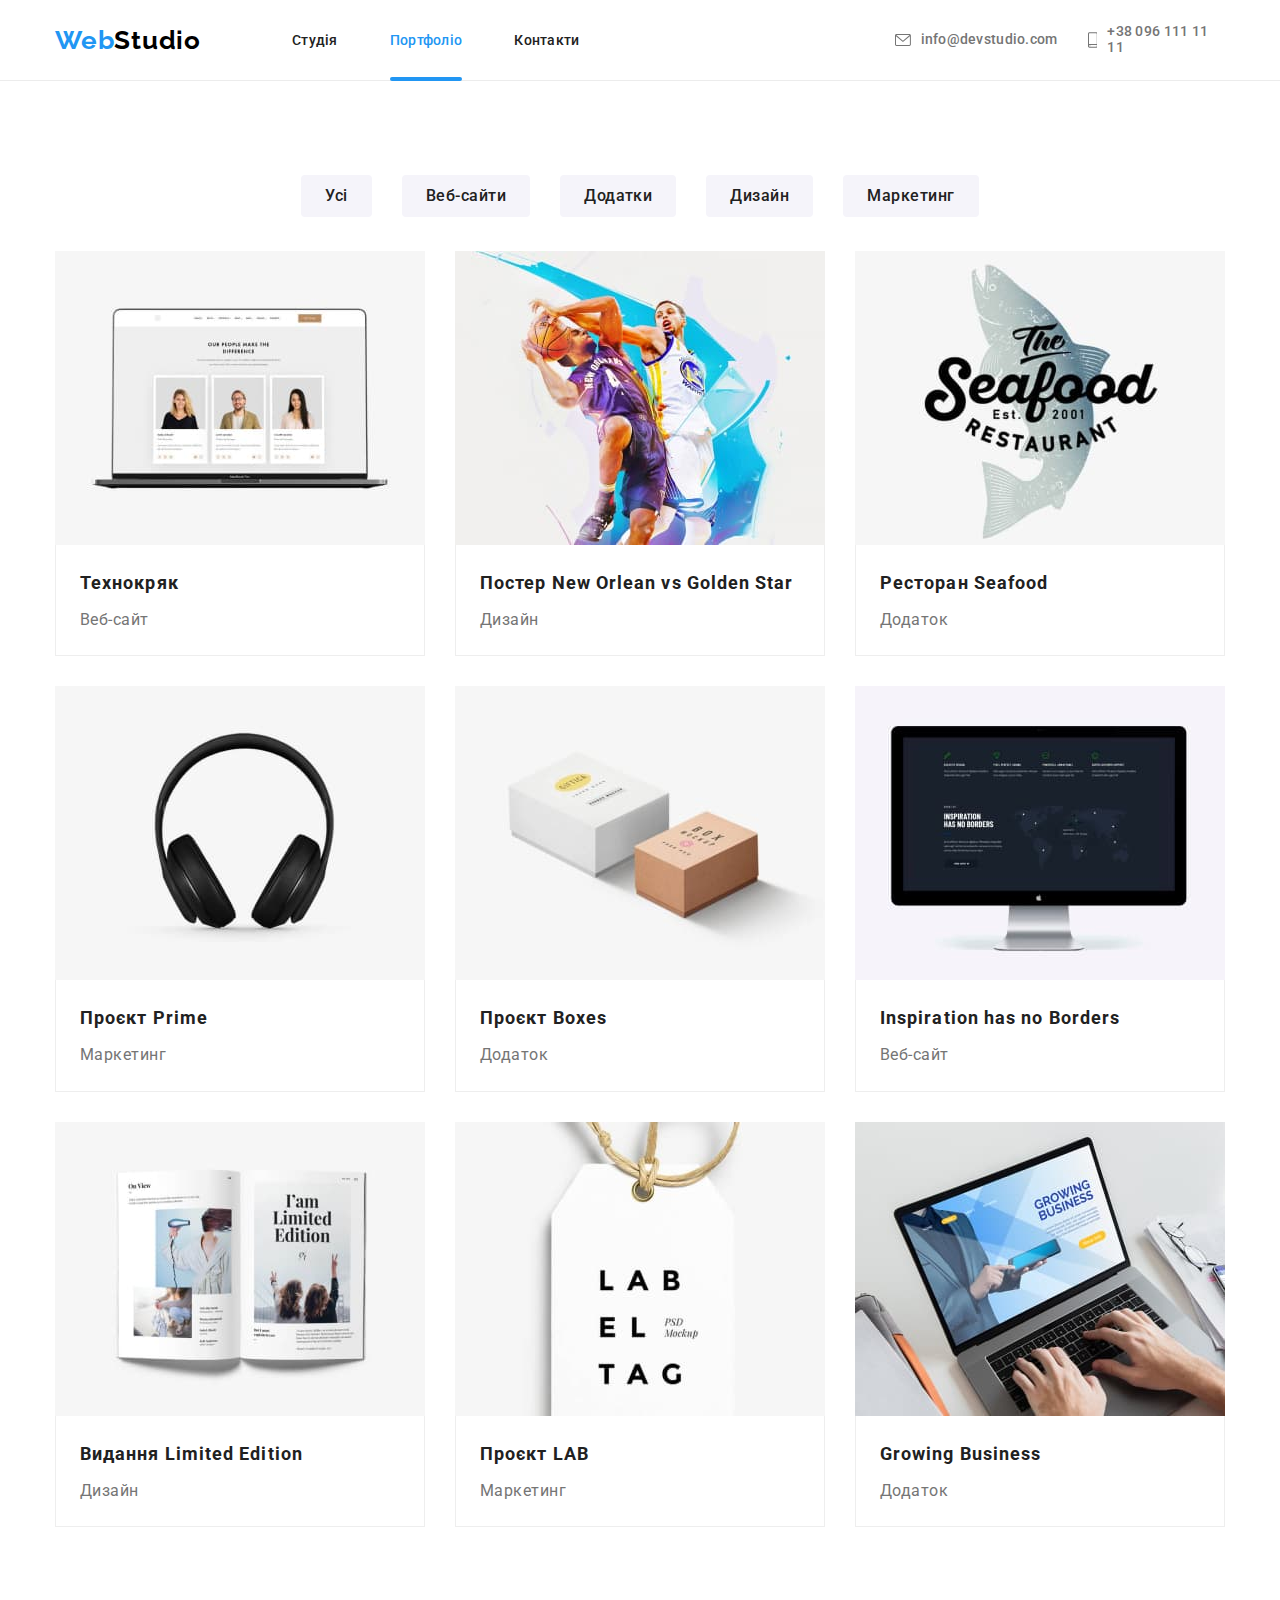
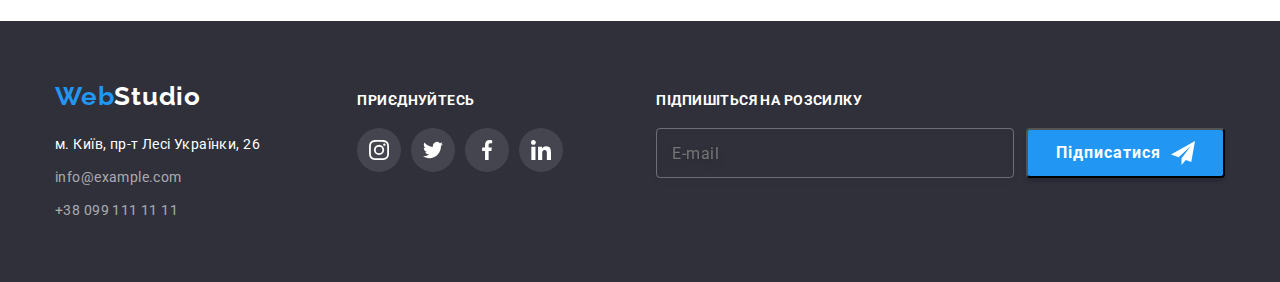
==== portfolio.html @ fb554d21 "hw7" ====
<!DOCTYPE html>
<html lang="uk">
  <meta charset="UTF-8" />
  <meta http-equiv="X-UA-Compatible" content="IE=edge" />
  <meta name="viewport" content="width=device-width, initial-scale=1.0" />

  <link rel="preconnect" href="https://fonts.googleapis.com" />
  <link rel="preconnect" href="https://fonts.gstatic.com" crossorigin />
  <link
    href="https://fonts.googleapis.com/css2?family=Raleway:wght@700&family=Roboto:wght@400;500;700;900&display=swap"
    rel="stylesheet"
  />

  <link
    rel="stylesheet"
    href="https://cdnjs.cloudflare.com/ajax/libs/modern-normalize/1.1.0/modern-normalize.min.css"
  />

  <link rel="stylesheet" href="./css/main.min.css" />

  <title>Web Studio</title>
  <body>
    <header class="header">
      <div class="conteiner">
        <a href="./index.html" class="header__logo link"
          ><span class="logo--web">Web</span>Studio</a
        >
        <nav class="nav">
          <ul class="nav__list">
            <li class="nav__item">
              <a href="./index.html" class="nav__link link">Студія</a>
            </li>
            <li class="nav__item">
              <a href="./portfolio.html" class="nav__link link current">Портфоліо</a>
            </li>
            <li class="nav__item"><a href="link" class="nav__link link">Контакти</a></li>
          </ul>
        </nav>
        <ul class="header-contacts__list">
          <li class="header-contacts__ietm">
            <a href="mailto:info@devstudio.com" class="header-contacts__link link">
              <svg class="header-contacts__icon" width="16" height="12">
                <use href="./img/svg/symbol-defs.svg#icon-mail"></use>
              </svg>
              info@devstudio.com</a
            >
          </li>
          <li class="header-contacts__ietm">
            <a href="tel:+380961111111" class="header-contacts__link link">
              <svg class="header-contacts__icon" width="10" height="16">
                <use href="./img/svg/symbol-defs.svg#icon-smartphone"></use>
              </svg>
              +38 096 111 11 11</a
            >
          </li>
        </ul>
      </div>
    </header>
    <main class="section">
      <div class="conteiner">
        <h1 class="visually-hidden">My projects</h1>
        <ul class="portfolio-btn__list">
          <li class="portfolio-btn__item">
            <button type="button" class="button cursor">Усі</button>
          </li>
          <li class="portfolio-btn__item">
            <button type="button" class="button cursor">Веб-сайти</button>
          </li>
          <li class="portfolio-btn__item">
            <button type="button" class="button cursor">Додатки</button>
          </li>
          <li class="portfolio-btn__item">
            <button type="button" class="button" cursor>Дизайн</button>
          </li>
          <li class="portfolio-btn__item">
            <button type="button" class="button cursor">Маркетинг</button>
          </li>
        </ul>
        <ul class="project__list">
          <li class="project__item">
            <a href="" class="card__link link">
              <div class="card__describe">
                <img
                  src="./img/portfolio/img-portfolio-1.jpg"
                  alt="basketball poster"
                  class="card__img"
                  width="370"
                />
                <p class="card__text">
                  Ресурс пропонує комплексні пропозиції з різним рівнем функціоналу та сервісів. Все
                  це дозволить відвідувачу отримати вичерпні відомості про компанію чи приватну
                  особу.
                </p>
              </div>
              <div class="card__bottom">
                <h2 class="card__name">Технокряк</h2>
                <p class="card__technology">Веб-сайт</p>
              </div>
            </a>
          </li>
          <li class="project__item">
            <a href="" class="card__link link">
              <div class="card__describe">
                <img
                  src="./img/portfolio/img-portfolio-2.jpg"
                  alt="basketball poster"
                  class="card__img"
                  width="370"
                />
                <p class="card__text">
                  Ресурс пропонує комплексні пропозиції з різним рівнем функціоналу та сервісів. Все
                  це дозволить відвідувачу отримати вичерпні відомості про компанію чи приватну
                  особу.
                </p>
              </div>
              <div class="card__bottom">
                <h2 class="card__name">Постер New Orlean vs Golden Star</h2>
                <p class="card__technology">Дизайн</p>
              </div>
            </a>
          </li>
          <li class="project__item">
            <a href="" class="card__link link">
              <div class="card__describe">
                <img
                  src="./img/portfolio/img-portfolio-3.jpg"
                  alt="basketball poster"
                  class="card__img"
                  width="370"
                />
                <p class="card__text">
                  Ресурс пропонує комплексні пропозиції з різним рівнем функціоналу та сервісів. Все
                  це дозволить відвідувачу отримати вичерпні відомості про компанію чи приватну
                  особу.
                </p>
              </div>
              <div class="card__bottom">
                <h2 class="card__name">Ресторан Seafood</h2>
                <p class="card__technology">Додаток</p>
              </div>
            </a>
          </li>
          <li class="project__item">
            <a href="" class="card__link link">
              <div class="card__describe">
                <img
                  src="./img/portfolio/img-portfolio-4.jpg"
                  alt="basketball poster"
                  class="card__img"
                  width="370"
                />
                <p class="card__text">
                  Ресурс пропонує комплексні пропозиції з різним рівнем функціоналу та сервісів. Все
                  це дозволить відвідувачу отримати вичерпні відомості про компанію чи приватну
                  особу.
                </p>
              </div>
              <div class="card__bottom">
                <h2 class="card__name">Проєкт Prime</h2>
                <p class="card__technology">Маркетинг</p>
              </div>
            </a>
          </li>
          <li class="project__item">
            <a href="" class="card__link link">
              <div class="card__describe">
                <img
                  src="./img/portfolio/img-portfolio-5.jpg"
                  alt="basketball poster"
                  class="card__img"
                  width="370"
                />
                <p class="card__text">
                  Ресурс пропонує комплексні пропозиції з різним рівнем функціоналу та сервісів. Все
                  це дозволить відвідувачу отримати вичерпні відомості про компанію чи приватну
                  особу.
                </p>
              </div>
              <div class="card__bottom">
                <h2 class="card__name">Проєкт Boxes</h2>
                <p class="card__technology">Додаток</p>
              </div>
            </a>
          </li>
          <li class="project__item">
            <a href="" class="card__link link">
              <div class="card__describe">
                <img
                  src="./img/portfolio/img-portfolio-6.jpg"
                  alt="basketball poster"
                  class="card__img"
                  width="370"
                />
                <p class="card__text">
                  Ресурс пропонує комплексні пропозиції з різним рівнем функціоналу та сервісів. Все
                  це дозволить відвідувачу отримати вичерпні відомості про компанію чи приватну
                  особу.
                </p>
              </div>
              <div class="card__bottom">
                <h2 class="card__name">Inspiration has no Borders</h2>
                <p class="card__technology">Веб-сайт</p>
              </div>
            </a>
          </li>
          <li class="project__item">
            <a href="" class="card__link link">
              <div class="card__describe">
                <img
                  src="./img/portfolio/img-portfolio-7.jpg"
                  alt="basketball poster"
                  class="card__img"
                  width="370"
                />
                <p class="card__text">
                  Ресурс пропонує комплексні пропозиції з різним рівнем функціоналу та сервісів. Все
                  це дозволить відвідувачу отримати вичерпні відомості про компанію чи приватну
                  особу.
                </p>
              </div>
              <div class="card__bottom">
                <h2 class="card__name">Видання Limited Edition</h2>
                <p class="card__technology">Дизайн</p>
              </div>
            </a>
          </li>
          <li class="project__item">
            <a href="" class="card__link link">
              <div class="card__describe">
                <img
                  src="./img/portfolio/img-portfolio-8.jpg"
                  alt="basketball poster"
                  class="card__img"
                  width="370"
                />
                <p class="card__text">
                  Ресурс пропонує комплексні пропозиції з різним рівнем функціоналу та сервісів. Все
                  це дозволить відвідувачу отримати вичерпні відомості про компанію чи приватну
                  особу.
                </p>
              </div>
              <div class="card__bottom">
                <h2 class="card__name">Проєкт LAB</h2>
                <p class="card__technology">Маркетинг</p>
              </div>
            </a>
          </li>
          <li class="project__item">
            <a href="" class="card__link link">
              <div class="card__describe">
                <img
                  src="./img/portfolio/img-portfolio-9.jpg"
                  alt="basketball poster"
                  class="card__img"
                  width="370"
                />
                <p class="card__text">
                  Ресурс пропонує комплексні пропозиції з різним рівнем функціоналу та сервісів. Все
                  це дозволить відвідувачу отримати вичерпні відомості про компанію чи приватну
                  особу.
                </p>
              </div>
              <div class="card__bottom">
                <h2 class="card__name">Growing Business</h2>
                <p class="card__technology">Додаток</p>
              </div>
            </a>
          </li>
        </ul>
      </div>
    </main>

    <footer class="footer">
      <div class="conteiner footer-conteiner">
        <div class="footer-contacts">
          <a href="index.html" class="footer__logo link"
            ><span class="logo--web">Web</span>Studio
          </a>
          <address class="address">
            <ul class="addres__list">
              <li class="addres__item">
                <a
                  href="https://goo.gl/maps/8pk922sbXH1BQYxR7"
                  target="_blank"
                  rel="noopener noreferrer nofollow"
                  class="footer__link footer__link--location link"
                  >м. Київ, пр-т Лесі Українки, 26</a
                >
              </li>
              <li class="addres__item">
                <a href="mailto:info@example.com" class="footer__link link">info@example.com</a>
              </li>
              <li class="addres__item">
                <a href="tel:+380991111111" class="footer__link link">+38 099 111 11 11</a>
              </li>
            </ul>
          </address>
        </div>
        <div class="footer-icon">
          <p class="footer-icon__text">Приєднуйтесь</p>
          <ul class="footer-icon__list">
            <li class="footer-icon__item">
              <a
                href="https://www.instagram.com/"
                target="_blank"
                rel="noopener noreferrer nofollow"
                class="footer-icon__link"
              >
                <svg class="footer-icon__social" width="20" height="20">
                  <use href="./img/svg/symbol-defs.svg#icon-instagram"></use>
                </svg>
              </a>
            </li>
            <li class="footer-icon__item">
              <a
                href="https://www.twitter.com/"
                target="_blank"
                rel="noopener noreferrer nofollow"
                class="footer-icon__link"
              >
                <svg class="footer-icon__social" width="20" height="20">
                  <use href="./img/svg/symbol-defs.svg#icon-twitter"></use>
                </svg>
              </a>
            </li>
            <li class="footer-icon__item">
              <a
                href="https://www.facebook.com/"
                target="_blank"
                rel="noopener noreferrer nofollow"
                class="footer-icon__link"
              >
                <svg class="footer-icon__social" width="20" height="20">
                  <use href="./img/svg/symbol-defs.svg#icon-facebook"></use>
                </svg>
              </a>
            </li>
            <li class="footer-icon__item">
              <a
                href="https://www.linkedin.com/"
                target="_blank"
                rel="noopener noreferrer nofollow"
                class="footer-icon__link"
              >
                <svg class="footer-icon__social" width="20" height="20">
                  <use href="./img/svg/symbol-defs.svg#icon-linkedin"></use>
                </svg>
              </a>
            </li>
          </ul>
        </div>

        <form class="footer-form">
          <label class="footer-form__label">
            <p class="footer-form__tile">Підпишіться на розсилку</p>
            <input
              type="email"
              name="subscribe"
              class="footer-form__input"
              placeholder="E-mail"
              required
            />
          </label>

          <button type="submit" class="footer-form__button cursor">
            Підписатися
            <svg class="footer-form__icon" width="24" height="24">
              <use href="./img/svg/symbol-defs.svg#icon-send"></use>
            </svg>
          </button>
        </form>
      </div>
    </footer>
  </body>
</html>
---- css/main.min.css ----
body{font-family:"Roboto",sans-serif;color:#212121;background-color:#fff}h1,h2,h3,p,ul{margin:0}ul{padding:0;list-style:none}img{display:block;max-width:100%;height:auto}.link{text-decoration:none}.conteiner{width:1200px;padding-left:15px;padding-right:15px;margin:0 auto}.section{padding-top:94px;padding-bottom:94px}.visually-hidden{position:absolute;width:1px;height:1px;margin:-1px;border:0;padding:0;white-space:nowrap;-webkit-clip-path:inset(100%);clip-path:inset(100%);clip:rect(0 0 0 0);overflow:hidden}.title{font-size:36px;line-height:42px;text-align:center;letter-spacing:.03em;margin-bottom:50px;color:#212121}.cursor{cursor:pointer}.footer__logo,.header__logo{font-family:"Raleway";font-weight:700;font-size:26px;line-height:1.1923076923;letter-spacing:.03em}.header__logo{color:#000}.footer__logo{color:#fff}.logo--web{color:#2196f3}.header{border-bottom:1px solid #ececec}.header .conteiner{display:flex;align-items:center}.nav{margin-left:91px;margin-right:315px}.nav__list{display:flex;align-items:center}.nav__item:not(:first-child){margin-left:52px}.nav__link{position:relative;display:block;padding-top:32px;padding-bottom:32px;font-weight:500;font-size:14px;line-height:1.1428571429;letter-spacing:.02em;color:#212121;transition:color 250ms cubic-bezier(0.4, 0, 0.2, 1)}.nav__link:hover,.nav__link:focus{color:#2196f3}.current{color:#2196f3}.current::after{content:"";position:absolute;display:block;width:100%;height:4px;background:#2196f3;border-radius:2px;left:0;bottom:-1px}.header-contacts__list{display:flex;align-items:center}.header-contacts__icon{fill:#757575;margin-right:10px;transition:fill 250ms cubic-bezier(0.4, 0, 0.2, 1)}.header-contacts__link{display:flex;align-items:center;font-weight:500;font-size:14px;line-height:1.14;letter-spacing:.02em;color:#757575;transition:color 250ms cubic-bezier(0.4, 0, 0.2, 1)}.header-contacts__link:hover,.header-contacts__link:focus{color:#2196f3}.header-contacts__link:hover .header-contacts__icon,.header-contacts__link:focus .header-contacts__icon{fill:#2196f3}.header-contacts__ietm:not(:last-child){margin-right:30px}.hero{max-width:1600px;margin-left:auto;margin-right:auto;background-image:linear-gradient(to right, rgba(47, 48, 58, 0.4), rgba(47, 48, 58, 0.4)),url(../../img/hero.jpg);background-position:center;background-size:cover;background-repeat:no-repeat;padding-top:200px;padding-bottom:200px;background-color:#2f303a;text-align:center}.hero__title{font-weight:900;font-size:44px;line-height:1.3636363636;width:700px;margin:0 auto;letter-spacing:.06em;text-transform:uppercase;color:#fff}.hero__btn{font-weight:700;font-size:16px;line-height:1.875;letter-spacing:.06em;margin-top:30px;padding:10px 32px;background-color:#2196f3;box-shadow:0px 4px 4px rgba(0,0,0,.15);border-radius:4px;border:rgba(0,0,0,0);color:#fff;transition:background-color 250ms cubic-bezier(0.4, 0, 0.2, 1)}.hero__btn:hover{background-color:#188ce8;box-shadow:0px 4px 4px rgba(0,0,0,.15);border-radius:4px}.features_list{display:flex;gap:30px}.features__icon{width:270px}.features__icon--background{display:flex;align-items:center;justify-content:center;background-color:#f5f4fa;border-radius:4px;height:120px;margin-bottom:30px}.features__title{font-size:14px;line-height:1.1428571429;letter-spacing:.03em;margin-bottom:10px}.features__text{font-size:14px;line-height:1.7142857143;letter-spacing:.03em;color:#757575}.work{padding-top:0}.work__list{display:flex;gap:30px}.work__item{position:relative}.work__text{position:absolute;bottom:0;left:0;display:flex;align-items:center;justify-content:center;background:rgba(47,48,58,.8);width:100%;height:70px;font-weight:700;font-size:14px;line-height:1.1428571429;letter-spacing:.03em;text-transform:uppercase;color:#fff}.team{background-color:#f5f4fa}.team__list{display:flex;gap:30px}.team__item{box-shadow:0px 1px 3px rgba(0,0,0,.12),0px 1px 1px rgba(0,0,0,.14),0px 2px 1px rgba(0,0,0,.2);border-radius:0px 0px 4px 4px;background-color:#fff}.team__describe{padding-top:30px;padding-bottom:30px;display:flex;flex-direction:column;align-items:center}.team__name{font-weight:500;font-size:16px;line-height:1.1875;letter-spacing:.03em;color:#212121}.team__positon{font-size:16px;line-height:1.1875;text-align:center;letter-spacing:.03em;color:#757575}.team-icon__list{display:flex;gap:10px;margin-top:16px}.team-icon__link{width:44px;height:44px;display:flex;align-items:center;justify-content:center;border-radius:50px;transition:background-color 250ms cubic-bezier(0.4, 0, 0.2, 1)}.team-icon__link:hover,.team-icon__link:focus{background-color:#2196f3}.team-icon__link:hover .team-icon__social,.team-icon__link:focus .team-icon__social{fill:#fff}.team-icon__social{fill:#afb1b8;transition:fill 250ms cubic-bezier(0.4, 0, 0.2, 1)}.clients__list{display:flex;gap:30px}.clients__link{display:flex;align-items:center;justify-content:center;width:170px;height:92px;border:1px solid #afb1b8;border-radius:4px;transition:border 250ms cubic-bezier(0.4, 0, 0.2, 1)}.clients__link:hover,.clients__link:focus{border:1px solid #2196f3}.clients__link:hover .client__icon,.clients__link:focus .client__icon{fill:#2196f3}.client__icon{fill:#afb1b8;transition:fill 250ms cubic-bezier(0.4, 0, 0.2, 1)}.portfolio-btn__list{display:flex;align-items:center;justify-content:center;gap:30px;margin-bottom:34px}.button{font-weight:500;font-size:16px;line-height:1.625;letter-spacing:.03em;color:#212121;padding:6px 22px;background-color:#f5f4fa;border-radius:4px;border-color:rgba(0,0,0,0);transition:background-color 250ms cubic-bezier(0.4, 0, 0.2, 1),color 250ms cubic-bezier(0.4, 0, 0.2, 1),box-shadow 250ms cubic-bezier(0.4, 0, 0.2, 1)}.button:hover,.button:focus{background-color:#2196f3;color:#fff;box-shadow:0px 3px 1px rgba(0,0,0,.1),0px 1px 2px rgba(0,0,0,.08),0px 2px 2px rgba(0,0,0,.12);border-radius:4px}.project__list{display:flex;flex-wrap:wrap;gap:30px}.project__item{width:370px}.card__link{display:block;transition:box-shadow 250ms cubic-bezier(0.4, 0, 0.2, 1)}.card__link:hover,.card__link:focus{box-shadow:0px 1px 1px rgba(0,0,0,.12),0px 4px 4px rgba(0,0,0,.06),1px 4px 6px rgba(0,0,0,.16)}.card__link:hover .card__text,.card__link:focus .card__text{transform:translateY(0)}.card__describe{position:relative;overflow:hidden}.card__text{position:absolute;bottom:0;left:0;display:flex;align-items:center;padding-right:24px;padding-left:24px;font-weight:400;font-size:18px;line-height:1.5555555556;letter-spacing:.03em;color:#fff;background:rgba(33,150,243,.9);height:100%;transform:translateY(101%);transition:transform 250ms cubic-bezier(0.4, 0, 0.2, 1)}.card__bottom{border-bottom:1px solid #eee;border-left:1px solid #eee;border-right:1px solid #eee;padding:20px 24px}.card__name{color:#212121;font-size:18px;line-height:2;letter-spacing:.06em}.card__technology{margin-top:4px;font-size:16px;line-height:1.9;letter-spacing:.03em;color:#757575}.backdrop{position:fixed;top:0;left:0;width:100%;height:100%;background-color:rgba(0,0,0,.2);opacity:1;transition:opacity 250ms cubic-bezier(0.4, 0, 0.2, 1),visibility 250ms cubic-bezier(0.4, 0, 0.2, 1)}.backdrop.is-hidden{visibility:hidden;opacity:0;pointer-events:none}.backdrop.is-hidden .modal{transform:translate(-50%, -50%) scale(1.2)}.modal{position:absolute;top:50%;left:50%;width:528px;height:581px;background:#fff;box-shadow:0px 1px 3px rgba(0,0,0,.12),0px 1px 1px rgba(0,0,0,.14),0px 2px 1px rgba(0,0,0,.2);border-radius:4px;transform:translate(-50%, -50%) scale(1);transition:transform 250ms cubic-bezier(0.4, 0, 0.2, 1)}.modal-form{padding:40px}.modal-form__title{font-size:20px;line-height:1.15;text-align:center;letter-spacing:.03em;margin-bottom:12px}.modal-form__label{position:relative;display:flex;flex-direction:column;font-weight:400;font-size:12px;line-height:1.1666666667;letter-spacing:.01em;color:#757575}.modal-form__input{margin-top:4px;margin-bottom:10px;height:40px;border:1px solid rgba(33,33,33,.2);border-radius:4px;padding:12px 42px;outline:none;transition:border-color 250ms cubic-bezier(0.4, 0, 0.2, 1)}.modal-form__input:focus{border-color:#2196f3}.modal-form__icon{position:absolute;left:12px;top:50%;transform:translateY(-20%);transition:fill 250ms cubic-bezier(0.4, 0, 0.2, 1)}.modal-form__input:focus+.modal-form__icon{fill:#2196f3}.modal-form__comment{height:120px;border:1px solid rgba(33,33,33,.2);border-radius:4px;margin-top:4px;padding:12px 16px;resize:none;outline:none;transition:border-color 250ms cubic-bezier(0.4, 0, 0.2, 1)}.modal-form__comment:focus{border-color:#2196f3}.modal-form__label--checkbox{display:flex;justify-content:center;align-items:center;font-weight:400;font-size:14px;line-height:1.7142857143;letter-spacing:.03em;color:#757575;margin-top:20px}.modal-form__span--checkbox-icon{display:flex;align-items:center;width:16px;height:15px;margin-right:9px;border:2px solid #212121;border-radius:2px;transition:background-color 250ms cubic-bezier(0.4, 0, 0.2, 1)}.modal-form__input--checkbox:checked+.modal-form__span--checkbox-icon{border-color:rgba(0,0,0,0);background-color:#2196f3}.modal-form__input--checkbox:focus+.modal-form__span--checkbox-icon{border-color:#2196f3}.modal-form__link--checkbox{margin-left:5px;color:#2196f3}.modal-form__button{display:block;margin:0 auto;margin-top:40px;padding:10px 52px;background:#2196f3;box-shadow:0px 4px 4px rgba(0,0,0,.15);border:rgba(0,0,0,0);border-radius:4px;font-weight:700;font-size:16px;line-height:1.875;letter-spacing:.06em;color:#fff;cursor:pointer;transition:box-shadow 250ms cubic-bezier(0.4, 0, 0.2, 1),background-color 250ms cubic-bezier(0.4, 0, 0.2, 1)}.modal-form__button:hover,.modal-form__button:focus{background-color:#188ce8;box-shadow:0px 4px 4px rgba(0,0,0,.15);border-radius:4px}.modal__button--close{position:absolute;display:flex;justify-content:center;align-items:center;top:8px;right:8px;width:30px;height:30px;background:#fff;border:1px solid rgba(0,0,0,.1);border-radius:50%;padding:0}.footer{background-color:#2f303a}.footer-conteiner{display:flex;align-items:baseline;padding-top:60px;padding-bottom:60px}address{font-style:normal}.footer-contacts{margin-right:70px}.address{margin-top:20px}.addres__item:not(:last-child){margin-bottom:9px}.footer__link{font-weight:400;font-size:14px;line-height:1.7142857143;letter-spacing:.03em;color:rgba(255,255,255,.6);transition:color 250ms cubic-bezier(0.4, 0, 0.2, 1)}.footer__link:hover,.footer__link:focus{color:#2196f3}.footer__link--location{color:#fff}.footer-contacts{flex-grow:1}.footer-icon__text{font-weight:700;font-size:14px;line-height:1.1428571429;letter-spacing:.03em;text-transform:uppercase;color:#fff;margin-bottom:20px}.footer-icon__list{display:flex;align-items:center;gap:10px}.footer-icon__social{fill:#fff}.footer-icon__link{display:flex;align-items:center;justify-content:center;width:44px;height:44px;border-radius:50px;background-color:rgba(255,255,255,.1);transition:background-color 250ms cubic-bezier(0.4, 0, 0.2, 1)}.footer-icon__link:hover,.footer-icon__link:focus{background-color:#2196f3}.footer-form{display:flex;align-items:flex-end;margin-left:93px}.footer-form__label{margin-right:12px;cursor:pointer}.footer-form__tile{font-weight:700;font-size:14px;line-height:1.1428571429;letter-spacing:.03em;text-transform:uppercase;color:#fff;margin-bottom:20px}.footer-form__input{width:358px;height:50px;border:1px solid rgba(255,255,255,.3);filter:drop-shadow(0px 4px 4px rgba(0, 0, 0, 0.15));border-radius:4px;background-color:rgba(0,0,0,0);font-weight:400;font-size:16px;line-height:1.25;letter-spacing:.03em;outline:none;color:rgba(255,255,255,.6);padding:16px 15px;transition:border 250ms cubic-bezier(0.4, 0, 0.2, 1)}.footer-form__input:focus{border:1px solid #2196f3}.footer-form__button{display:flex;align-items:center;gap:10px;height:50px;padding:10px 28px;background:#2196f3;box-shadow:0px 4px 4px rgba(0,0,0,.15);border-radius:4px;font-weight:700;font-size:16px;line-height:1.875;letter-spacing:.06em;color:#fff;transition:background-color 250ms cubic-bezier(0.4, 0, 0.2, 1)}.footer-form__button:hover,.footer-form__button:focus{background-color:#188ce8}/*# sourceMappingURL=main.min.css.map */
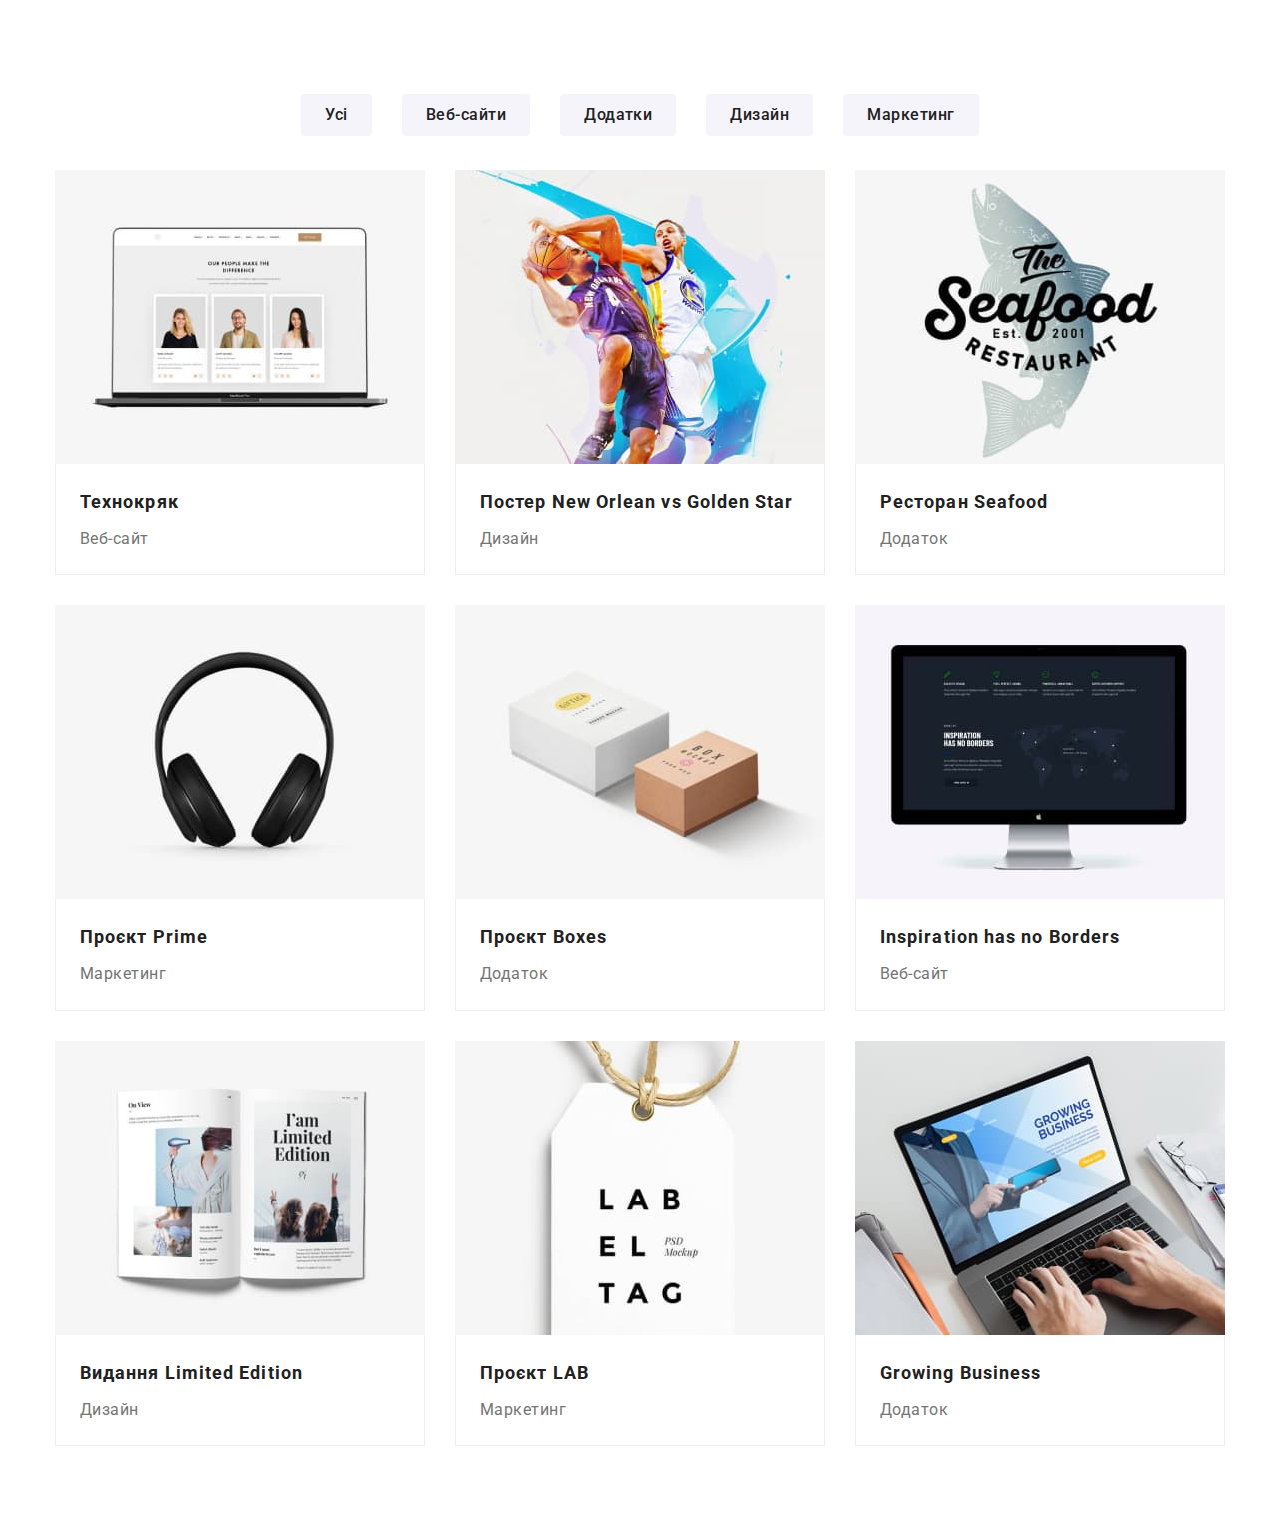
==== commit d7a4bffc: "com" ====
--- a/portfolio.html
+++ b/portfolio.html
@@ -18,25 +18,25 @@
 
   <link rel="stylesheet" href="./css/main.min.css" />
 
+  <meta name="viewport" content="width=device-width, initial-scale=1.0" />
+
   <title>Web Studio</title>
   <body>
     <header class="header">
-      <div class="conteiner">
-        <a href="./index.html" class="header__logo link"
-          ><span class="logo--web">Web</span>Studio</a
-        >
+      <div class="header__conteiner conteiner">
+        <a href="./index.html" class="logo"><span class="logo__web">Web</span>Studio</a>
         <nav class="nav">
           <ul class="nav__list">
             <li class="nav__item">
-              <a href="./index.html" class="nav__link link">Студія</a>
+              <a href="./index.html" class="nav__link">Студія</a>
             </li>
             <li class="nav__item">
-              <a href="./portfolio.html" class="nav__link link current">Портфоліо</a>
-            </li>
-            <li class="nav__item"><a href="link" class="nav__link link">Контакти</a></li>
+              <a href="./portfolio.html" class="nav__link nav__link--current">Портфоліо</a>
+            </li>
+            <li class="nav__item"><a href="link" class="nav__link">Контакти</a></li>
           </ul>
         </nav>
-        <ul class="header-contacts__list">
+        <ul class="header-contacts">
           <li class="header-contacts__ietm">
             <a href="mailto:info@devstudio.com" class="header-contacts__link link">
               <svg class="header-contacts__icon" width="16" height="12">
@@ -46,7 +46,7 @@
             >
           </li>
           <li class="header-contacts__ietm">
-            <a href="tel:+380961111111" class="header-contacts__link link">
+            <a href="tel:+380961111111" class="header-contacts__link">
               <svg class="header-contacts__icon" width="10" height="16">
                 <use href="./img/svg/symbol-defs.svg#icon-smartphone"></use>
               </svg>
@@ -61,19 +61,19 @@
         <h1 class="visually-hidden">My projects</h1>
         <ul class="portfolio-btn__list">
           <li class="portfolio-btn__item">
-            <button type="button" class="button cursor">Усі</button>
-          </li>
-          <li class="portfolio-btn__item">
-            <button type="button" class="button cursor">Веб-сайти</button>
-          </li>
-          <li class="portfolio-btn__item">
-            <button type="button" class="button cursor">Додатки</button>
-          </li>
-          <li class="portfolio-btn__item">
-            <button type="button" class="button" cursor>Дизайн</button>
-          </li>
-          <li class="portfolio-btn__item">
-            <button type="button" class="button cursor">Маркетинг</button>
+            <button type="button" class="button">Усі</button>
+          </li>
+          <li class="portfolio-btn__item">
+            <button type="button" class="button">Веб-сайти</button>
+          </li>
+          <li class="portfolio-btn__item">
+            <button type="button" class="button">Додатки</button>
+          </li>
+          <li class="portfolio-btn__item">
+            <button type="button" class="button">Дизайн</button>
+          </li>
+          <li class="portfolio-btn__item">
+            <button type="button" class="button">Маркетинг</button>
           </li>
         </ul>
         <ul class="project__list">
@@ -273,9 +273,7 @@
     <footer class="footer">
       <div class="conteiner footer-conteiner">
         <div class="footer-contacts">
-          <a href="index.html" class="footer__logo link"
-            ><span class="logo--web">Web</span>Studio
-          </a>
+          <a href="index.html" class="logo link"><span class="logo__web">Web</span>Studio </a>
           <address class="address">
             <ul class="addres__list">
               <li class="addres__item">
@@ -296,53 +294,53 @@
             </ul>
           </address>
         </div>
-        <div class="footer-icon">
-          <p class="footer-icon__text">Приєднуйтесь</p>
-          <ul class="footer-icon__list">
-            <li class="footer-icon__item">
+        <div class="footer-socials">
+          <p class="footer-socials__text">Приєднуйтесь</p>
+          <ul class="footer-socials__list">
+            <li class="footer-socials__item">
               <a
                 href="https://www.instagram.com/"
                 target="_blank"
                 rel="noopener noreferrer nofollow"
-                class="footer-icon__link"
+                class="footer-socials__link"
               >
-                <svg class="footer-icon__social" width="20" height="20">
+                <svg class="footer-socials__icon" width="20" height="20">
                   <use href="./img/svg/symbol-defs.svg#icon-instagram"></use>
                 </svg>
               </a>
             </li>
-            <li class="footer-icon__item">
+            <li class="footer-socials__item">
               <a
                 href="https://www.twitter.com/"
                 target="_blank"
                 rel="noopener noreferrer nofollow"
-                class="footer-icon__link"
+                class="footer-socials__link"
               >
-                <svg class="footer-icon__social" width="20" height="20">
+                <svg class="footer-socials__icon" width="20" height="20">
                   <use href="./img/svg/symbol-defs.svg#icon-twitter"></use>
                 </svg>
               </a>
             </li>
-            <li class="footer-icon__item">
+            <li class="footer-socials__item">
               <a
                 href="https://www.facebook.com/"
                 target="_blank"
                 rel="noopener noreferrer nofollow"
-                class="footer-icon__link"
+                class="footer-socials__link"
               >
-                <svg class="footer-icon__social" width="20" height="20">
+                <svg class="footer-socials__icon" width="20" height="20">
                   <use href="./img/svg/symbol-defs.svg#icon-facebook"></use>
                 </svg>
               </a>
             </li>
-            <li class="footer-icon__item">
+            <li class="footer-socials__item">
               <a
                 href="https://www.linkedin.com/"
                 target="_blank"
                 rel="noopener noreferrer nofollow"
-                class="footer-icon__link"
+                class="footer-socials__link"
               >
-                <svg class="footer-icon__social" width="20" height="20">
+                <svg class="footer-socials__icon" width="20" height="20">
                   <use href="./img/svg/symbol-defs.svg#icon-linkedin"></use>
                 </svg>
               </a>
@@ -362,7 +360,7 @@
             />
           </label>
 
-          <button type="submit" class="footer-form__button cursor">
+          <button type="submit" class="footer-form__button">
             Підписатися
             <svg class="footer-form__icon" width="24" height="24">
               <use href="./img/svg/symbol-defs.svg#icon-send"></use>
--- a/css/main.min.css
+++ b/css/main.min.css
@@ -1 +1 @@
-body{font-family:"Roboto",sans-serif;color:#212121;background-color:#fff}h1,h2,h3,p,ul{margin:0}ul{padding:0;list-style:none}img{display:block;max-width:100%;height:auto}.link{text-decoration:none}.conteiner{width:1200px;padding-left:15px;padding-right:15px;margin:0 auto}.section{padding-top:94px;padding-bottom:94px}.visually-hidden{position:absolute;width:1px;height:1px;margin:-1px;border:0;padding:0;white-space:nowrap;-webkit-clip-path:inset(100%);clip-path:inset(100%);clip:rect(0 0 0 0);overflow:hidden}.title{font-size:36px;line-height:42px;text-align:center;letter-spacing:.03em;margin-bottom:50px;color:#212121}.cursor{cursor:pointer}.footer__logo,.header__logo{font-family:"Raleway";font-weight:700;font-size:26px;line-height:1.1923076923;letter-spacing:.03em}.header__logo{color:#000}.footer__logo{color:#fff}.logo--web{color:#2196f3}.header{border-bottom:1px solid #ececec}.header .conteiner{display:flex;align-items:center}.nav{margin-left:91px;margin-right:315px}.nav__list{display:flex;align-items:center}.nav__item:not(:first-child){margin-left:52px}.nav__link{position:relative;display:block;padding-top:32px;padding-bottom:32px;font-weight:500;font-size:14px;line-height:1.1428571429;letter-spacing:.02em;color:#212121;transition:color 250ms cubic-bezier(0.4, 0, 0.2, 1)}.nav__link:hover,.nav__link:focus{color:#2196f3}.current{color:#2196f3}.current::after{content:"";position:absolute;display:block;width:100%;height:4px;background:#2196f3;border-radius:2px;left:0;bottom:-1px}.header-contacts__list{display:flex;align-items:center}.header-contacts__icon{fill:#757575;margin-right:10px;transition:fill 250ms cubic-bezier(0.4, 0, 0.2, 1)}.header-contacts__link{display:flex;align-items:center;font-weight:500;font-size:14px;line-height:1.14;letter-spacing:.02em;color:#757575;transition:color 250ms cubic-bezier(0.4, 0, 0.2, 1)}.header-contacts__link:hover,.header-contacts__link:focus{color:#2196f3}.header-contacts__link:hover .header-contacts__icon,.header-contacts__link:focus .header-contacts__icon{fill:#2196f3}.header-contacts__ietm:not(:last-child){margin-right:30px}.hero{max-width:1600px;margin-left:auto;margin-right:auto;background-image:linear-gradient(to right, rgba(47, 48, 58, 0.4), rgba(47, 48, 58, 0.4)),url(../../img/hero.jpg);background-position:center;background-size:cover;background-repeat:no-repeat;padding-top:200px;padding-bottom:200px;background-color:#2f303a;text-align:center}.hero__title{font-weight:900;font-size:44px;line-height:1.3636363636;width:700px;margin:0 auto;letter-spacing:.06em;text-transform:uppercase;color:#fff}.hero__btn{font-weight:700;font-size:16px;line-height:1.875;letter-spacing:.06em;margin-top:30px;padding:10px 32px;background-color:#2196f3;box-shadow:0px 4px 4px rgba(0,0,0,.15);border-radius:4px;border:rgba(0,0,0,0);color:#fff;transition:background-color 250ms cubic-bezier(0.4, 0, 0.2, 1)}.hero__btn:hover{background-color:#188ce8;box-shadow:0px 4px 4px rgba(0,0,0,.15);border-radius:4px}.features_list{display:flex;gap:30px}.features__icon{width:270px}.features__icon--background{display:flex;align-items:center;justify-content:center;background-color:#f5f4fa;border-radius:4px;height:120px;margin-bottom:30px}.features__title{font-size:14px;line-height:1.1428571429;letter-spacing:.03em;margin-bottom:10px}.features__text{font-size:14px;line-height:1.7142857143;letter-spacing:.03em;color:#757575}.work{padding-top:0}.work__list{display:flex;gap:30px}.work__item{position:relative}.work__text{position:absolute;bottom:0;left:0;display:flex;align-items:center;justify-content:center;background:rgba(47,48,58,.8);width:100%;height:70px;font-weight:700;font-size:14px;line-height:1.1428571429;letter-spacing:.03em;text-transform:uppercase;color:#fff}.team{background-color:#f5f4fa}.team__list{display:flex;gap:30px}.team__item{box-shadow:0px 1px 3px rgba(0,0,0,.12),0px 1px 1px rgba(0,0,0,.14),0px 2px 1px rgba(0,0,0,.2);border-radius:0px 0px 4px 4px;background-color:#fff}.team__describe{padding-top:30px;padding-bottom:30px;display:flex;flex-direction:column;align-items:center}.team__name{font-weight:500;font-size:16px;line-height:1.1875;letter-spacing:.03em;color:#212121}.team__positon{font-size:16px;line-height:1.1875;text-align:center;letter-spacing:.03em;color:#757575}.team-icon__list{display:flex;gap:10px;margin-top:16px}.team-icon__link{width:44px;height:44px;display:flex;align-items:center;justify-content:center;border-radius:50px;transition:background-color 250ms cubic-bezier(0.4, 0, 0.2, 1)}.team-icon__link:hover,.team-icon__link:focus{background-color:#2196f3}.team-icon__link:hover .team-icon__social,.team-icon__link:focus .team-icon__social{fill:#fff}.team-icon__social{fill:#afb1b8;transition:fill 250ms cubic-bezier(0.4, 0, 0.2, 1)}.clients__list{display:flex;gap:30px}.clients__link{display:flex;align-items:center;justify-content:center;width:170px;height:92px;border:1px solid #afb1b8;border-radius:4px;transition:border 250ms cubic-bezier(0.4, 0, 0.2, 1)}.clients__link:hover,.clients__link:focus{border:1px solid #2196f3}.clients__link:hover .client__icon,.clients__link:focus .client__icon{fill:#2196f3}.client__icon{fill:#afb1b8;transition:fill 250ms cubic-bezier(0.4, 0, 0.2, 1)}.portfolio-btn__list{display:flex;align-items:center;justify-content:center;gap:30px;margin-bottom:34px}.button{font-weight:500;font-size:16px;line-height:1.625;letter-spacing:.03em;color:#212121;padding:6px 22px;background-color:#f5f4fa;border-radius:4px;border-color:rgba(0,0,0,0);transition:background-color 250ms cubic-bezier(0.4, 0, 0.2, 1),color 250ms cubic-bezier(0.4, 0, 0.2, 1),box-shadow 250ms cubic-bezier(0.4, 0, 0.2, 1)}.button:hover,.button:focus{background-color:#2196f3;color:#fff;box-shadow:0px 3px 1px rgba(0,0,0,.1),0px 1px 2px rgba(0,0,0,.08),0px 2px 2px rgba(0,0,0,.12);border-radius:4px}.project__list{display:flex;flex-wrap:wrap;gap:30px}.project__item{width:370px}.card__link{display:block;transition:box-shadow 250ms cubic-bezier(0.4, 0, 0.2, 1)}.card__link:hover,.card__link:focus{box-shadow:0px 1px 1px rgba(0,0,0,.12),0px 4px 4px rgba(0,0,0,.06),1px 4px 6px rgba(0,0,0,.16)}.card__link:hover .card__text,.card__link:focus .card__text{transform:translateY(0)}.card__describe{position:relative;overflow:hidden}.card__text{position:absolute;bottom:0;left:0;display:flex;align-items:center;padding-right:24px;padding-left:24px;font-weight:400;font-size:18px;line-height:1.5555555556;letter-spacing:.03em;color:#fff;background:rgba(33,150,243,.9);height:100%;transform:translateY(101%);transition:transform 250ms cubic-bezier(0.4, 0, 0.2, 1)}.card__bottom{border-bottom:1px solid #eee;border-left:1px solid #eee;border-right:1px solid #eee;padding:20px 24px}.card__name{color:#212121;font-size:18px;line-height:2;letter-spacing:.06em}.card__technology{margin-top:4px;font-size:16px;line-height:1.9;letter-spacing:.03em;color:#757575}.backdrop{position:fixed;top:0;left:0;width:100%;height:100%;background-color:rgba(0,0,0,.2);opacity:1;transition:opacity 250ms cubic-bezier(0.4, 0, 0.2, 1),visibility 250ms cubic-bezier(0.4, 0, 0.2, 1)}.backdrop.is-hidden{visibility:hidden;opacity:0;pointer-events:none}.backdrop.is-hidden .modal{transform:translate(-50%, -50%) scale(1.2)}.modal{position:absolute;top:50%;left:50%;width:528px;height:581px;background:#fff;box-shadow:0px 1px 3px rgba(0,0,0,.12),0px 1px 1px rgba(0,0,0,.14),0px 2px 1px rgba(0,0,0,.2);border-radius:4px;transform:translate(-50%, -50%) scale(1);transition:transform 250ms cubic-bezier(0.4, 0, 0.2, 1)}.modal-form{padding:40px}.modal-form__title{font-size:20px;line-height:1.15;text-align:center;letter-spacing:.03em;margin-bottom:12px}.modal-form__label{position:relative;display:flex;flex-direction:column;font-weight:400;font-size:12px;line-height:1.1666666667;letter-spacing:.01em;color:#757575}.modal-form__input{margin-top:4px;margin-bottom:10px;height:40px;border:1px solid rgba(33,33,33,.2);border-radius:4px;padding:12px 42px;outline:none;transition:border-color 250ms cubic-bezier(0.4, 0, 0.2, 1)}.modal-form__input:focus{border-color:#2196f3}.modal-form__icon{position:absolute;left:12px;top:50%;transform:translateY(-20%);transition:fill 250ms cubic-bezier(0.4, 0, 0.2, 1)}.modal-form__input:focus+.modal-form__icon{fill:#2196f3}.modal-form__comment{height:120px;border:1px solid rgba(33,33,33,.2);border-radius:4px;margin-top:4px;padding:12px 16px;resize:none;outline:none;transition:border-color 250ms cubic-bezier(0.4, 0, 0.2, 1)}.modal-form__comment:focus{border-color:#2196f3}.modal-form__label--checkbox{display:flex;justify-content:center;align-items:center;font-weight:400;font-size:14px;line-height:1.7142857143;letter-spacing:.03em;color:#757575;margin-top:20px}.modal-form__span--checkbox-icon{display:flex;align-items:center;width:16px;height:15px;margin-right:9px;border:2px solid #212121;border-radius:2px;transition:background-color 250ms cubic-bezier(0.4, 0, 0.2, 1)}.modal-form__input--checkbox:checked+.modal-form__span--checkbox-icon{border-color:rgba(0,0,0,0);background-color:#2196f3}.modal-form__input--checkbox:focus+.modal-form__span--checkbox-icon{border-color:#2196f3}.modal-form__link--checkbox{margin-left:5px;color:#2196f3}.modal-form__button{display:block;margin:0 auto;margin-top:40px;padding:10px 52px;background:#2196f3;box-shadow:0px 4px 4px rgba(0,0,0,.15);border:rgba(0,0,0,0);border-radius:4px;font-weight:700;font-size:16px;line-height:1.875;letter-spacing:.06em;color:#fff;cursor:pointer;transition:box-shadow 250ms cubic-bezier(0.4, 0, 0.2, 1),background-color 250ms cubic-bezier(0.4, 0, 0.2, 1)}.modal-form__button:hover,.modal-form__button:focus{background-color:#188ce8;box-shadow:0px 4px 4px rgba(0,0,0,.15);border-radius:4px}.modal__button--close{position:absolute;display:flex;justify-content:center;align-items:center;top:8px;right:8px;width:30px;height:30px;background:#fff;border:1px solid rgba(0,0,0,.1);border-radius:50%;padding:0}.footer{background-color:#2f303a}.footer-conteiner{display:flex;align-items:baseline;padding-top:60px;padding-bottom:60px}address{font-style:normal}.footer-contacts{margin-right:70px}.address{margin-top:20px}.addres__item:not(:last-child){margin-bottom:9px}.footer__link{font-weight:400;font-size:14px;line-height:1.7142857143;letter-spacing:.03em;color:rgba(255,255,255,.6);transition:color 250ms cubic-bezier(0.4, 0, 0.2, 1)}.footer__link:hover,.footer__link:focus{color:#2196f3}.footer__link--location{color:#fff}.footer-contacts{flex-grow:1}.footer-icon__text{font-weight:700;font-size:14px;line-height:1.1428571429;letter-spacing:.03em;text-transform:uppercase;color:#fff;margin-bottom:20px}.footer-icon__list{display:flex;align-items:center;gap:10px}.footer-icon__social{fill:#fff}.footer-icon__link{display:flex;align-items:center;justify-content:center;width:44px;height:44px;border-radius:50px;background-color:rgba(255,255,255,.1);transition:background-color 250ms cubic-bezier(0.4, 0, 0.2, 1)}.footer-icon__link:hover,.footer-icon__link:focus{background-color:#2196f3}.footer-form{display:flex;align-items:flex-end;margin-left:93px}.footer-form__label{margin-right:12px;cursor:pointer}.footer-form__tile{font-weight:700;font-size:14px;line-height:1.1428571429;letter-spacing:.03em;text-transform:uppercase;color:#fff;margin-bottom:20px}.footer-form__input{width:358px;height:50px;border:1px solid rgba(255,255,255,.3);filter:drop-shadow(0px 4px 4px rgba(0, 0, 0, 0.15));border-radius:4px;background-color:rgba(0,0,0,0);font-weight:400;font-size:16px;line-height:1.25;letter-spacing:.03em;outline:none;color:rgba(255,255,255,.6);padding:16px 15px;transition:border 250ms cubic-bezier(0.4, 0, 0.2, 1)}.footer-form__input:focus{border:1px solid #2196f3}.footer-form__button{display:flex;align-items:center;gap:10px;height:50px;padding:10px 28px;background:#2196f3;box-shadow:0px 4px 4px rgba(0,0,0,.15);border-radius:4px;font-weight:700;font-size:16px;line-height:1.875;letter-spacing:.06em;color:#fff;transition:background-color 250ms cubic-bezier(0.4, 0, 0.2, 1)}.footer-form__button:hover,.footer-form__button:focus{background-color:#188ce8}/*# sourceMappingURL=main.min.css.map */+.visually-hidden{position:absolute;width:1px;height:1px;margin:-1px;border:0;padding:0;white-space:nowrap;-webkit-clip-path:inset(100%);clip-path:inset(100%);clip:rect(0 0 0 0);overflow:hidden}body{font-family:"Roboto",sans-serif;color:#212121;background-color:#fff}h1,h2,h3,p,ul{margin:0}ul{padding:0;list-style:none}img{display:block;max-width:100%;height:auto}a{text-decoration:none}.header{border-bottom:1px solid #ececec}.header .logo{color:#000}.nav{margin-left:91px;margin-right:315px}.nav__list{display:flex;align-items:center}.nav__item:not(:first-child){margin-left:52px}.nav__link{position:relative;display:block;padding-top:32px;padding-bottom:32px;font-weight:500;font-size:14px;line-height:1.1428571429;letter-spacing:.02em;color:#212121;transition:color 250ms cubic-bezier(0.4, 0, 0.2, 1)}.nav__link:hover,.nav__link:focus{color:#2196f3}.nav__link--current{color:#2196f3}.nav__link--current::after{content:"";position:absolute;display:block;width:100%;height:4px;background:#2196f3;border-radius:2px;left:0;bottom:-1px}.header-contacts{display:flex;align-items:center}.header-contacts__icon{fill:#757575;margin-right:10px;transition:fill 250ms cubic-bezier(0.4, 0, 0.2, 1)}.header-contacts__link{display:flex;align-items:center;font-weight:500;font-size:14px;line-height:1.14;letter-spacing:.02em;color:#757575;transition:color 250ms cubic-bezier(0.4, 0, 0.2, 1)}.header-contacts__link:hover,.header-contacts__link:focus{color:#2196f3}.header-contacts__link:hover .header-contacts__icon,.header-contacts__link:focus .header-contacts__icon{fill:#2196f3}.header-contacts__ietm:not(:last-child){margin-right:30px}.logo{font-family:"Raleway";font-weight:700;font-size:26px;line-height:1.1923076923;letter-spacing:.03em}.logo__web{color:#2196f3}.hero{margin-left:auto;margin-right:auto;width:480px;background-image:linear-gradient(to right, rgba(47, 48, 58, 0.4), rgba(47, 48, 58, 0.4)),url(../img/hero/hero-tel.jpg);background-position:center;background-size:cover;background-repeat:no-repeat;padding-top:118px;padding-bottom:118px;background-color:#2f303a;text-align:center}@media screen and (min-device-pixel-ratio: 2),screen and (-webkit-min-device-pixel-ratio: 2),screen and (min-resolution: 192dpi),screen and (min-resolution: 2dppx){.hero{background-image:url(../img/hero/hero-tel@2x.jpg)}}@media screen and (min-width: 768px){.hero{width:768px;background-image:url(../img/hero/hero-tab.jpg)}}@media screen and (min-width: 768px)and (min-device-pixel-ratio: 2),screen and (min-width: 768px)and (-webkit-min-device-pixel-ratio: 2),screen and (min-width: 768px)and (min-resolution: 192dpi),screen and (min-width: 768px)and (min-resolution: 2dppx){.hero{background-image:url(../img/hero/hero-tab@2.jpg)}}@media screen and (min-width: 1200px){.hero{width:1600px;padding-top:200px;padding-bottom:200px;background-image:url(../img/hero/hero.jpg)}}@media screen and (min-width: 1200px)and (min-device-pixel-ratio: 2),screen and (min-width: 1200px)and (-webkit-min-device-pixel-ratio: 2),screen and (min-width: 1200px)and (min-resolution: 192dpi),screen and (min-width: 1200px)and (min-resolution: 2dppx){.hero{background-image:url(../img/hero/hero@2x.jpg)}}.hero__title{font-weight:900;font-size:26px;line-height:1.6153846154;width:360px;margin:0 auto;letter-spacing:.06em;text-transform:uppercase;color:#fff}@media screen and (max-width: 767.98px){.hero__title{font-size:26px;line-height:1.6153846154;width:360px}}@media screen and (min-width: 1200px){.hero__title{font-size:44px;line-height:1.3636363636;width:696px}}.hero__btn{font-weight:700;font-size:16px;line-height:1.875;letter-spacing:.06em;margin-top:30px;padding:10px 24px;background-color:#2196f3;box-shadow:0px 4px 4px rgba(0,0,0,.15);border-radius:4px;border:rgba(0,0,0,0);cursor:pointer;color:#fff;transition:background-color 250ms cubic-bezier(0.4, 0, 0.2, 1)}.hero__btn:hover{background-color:#188ce8;box-shadow:0px 4px 4px rgba(0,0,0,.15);border-radius:4px}@media screen and (min-width: 768px){.features{display:flex;gap:30px}}.features__icon{width:270px}.features__icon-box{display:flex;align-items:center;justify-content:center;background-color:#f5f4fa;border-radius:4px;height:120px;margin-bottom:30px}@media screen and (min-width: 480px){.features__icon-box{width:480px}}@media screen and (min-width: 768px){.features__icon-box{width:354px}}@media screen and (min-width: 768px){.features__item{width:354px}}.features__title{font-size:14px;line-height:1.1428571429;letter-spacing:.03em;margin-bottom:10px}.features__text{font-size:14px;line-height:1.7142857143;letter-spacing:.03em;color:#757575}.work__list{display:flex;gap:30px}.work__item{position:relative}.work__text{position:absolute;bottom:0;left:0;display:flex;align-items:center;justify-content:center;background:rgba(47,48,58,.8);width:100%;height:70px;font-weight:700;font-size:14px;line-height:1.1428571429;letter-spacing:.03em;text-transform:uppercase;color:#fff}.team{display:flex;gap:30px}.team__item{box-shadow:0px 1px 3px rgba(0,0,0,.12),0px 1px 1px rgba(0,0,0,.14),0px 2px 1px rgba(0,0,0,.2);border-radius:0px 0px 4px 4px;background-color:#fff}.team__describe{padding-top:30px;padding-bottom:30px;display:flex;flex-direction:column;align-items:center}.team__title{font-weight:500;font-size:16px;line-height:1.1875;letter-spacing:.03em;color:#212121}.team__text{font-size:16px;line-height:1.1875;text-align:center;letter-spacing:.03em;color:#757575}.clients{display:flex;gap:30px}.clients__link{display:flex;align-items:center;justify-content:center;width:170px;height:92px;border:1px solid #afb1b8;border-radius:4px;transition:border 250ms cubic-bezier(0.4, 0, 0.2, 1)}.clients__link:hover,.clients__link:focus{border:1px solid #2196f3}.clients__link:hover .client__icon,.clients__link:focus .client__icon{fill:#2196f3}.client__icon{fill:#afb1b8;transition:fill 250ms cubic-bezier(0.4, 0, 0.2, 1)}.project__list{display:flex;flex-wrap:wrap;gap:30px}.project__item{width:370px}.card__link{display:block;transition:box-shadow 250ms cubic-bezier(0.4, 0, 0.2, 1)}.card__link:hover,.card__link:focus{box-shadow:0px 1px 1px rgba(0,0,0,.12),0px 4px 4px rgba(0,0,0,.06),1px 4px 6px rgba(0,0,0,.16)}.card__describe{position:relative;overflow:hidden}.card__text{position:absolute;bottom:0;left:0;display:flex;align-items:center;padding-right:24px;padding-left:24px;font-weight:400;font-size:18px;line-height:1.5555555556;letter-spacing:.03em;color:#fff;background:rgba(33,150,243,.9);height:100%;transform:translateY(101%);transition:transform 250ms cubic-bezier(0.4, 0, 0.2, 1)}.card__link:hover .card__text,.card__link:focus .card__text{transform:translateY(0)}.card__bottom{border-bottom:1px solid #eee;border-left:1px solid #eee;border-right:1px solid #eee;padding:20px 24px}.card__name{color:#212121;font-size:18px;line-height:2;letter-spacing:.06em}.card__technology{margin-top:4px;font-size:16px;line-height:1.9;letter-spacing:.03em;color:#757575}.backdrop{position:fixed;top:0;left:0;width:100%;height:100%;background-color:rgba(0,0,0,.2);opacity:1;transition:opacity 250ms cubic-bezier(0.4, 0, 0.2, 1),visibility 250ms cubic-bezier(0.4, 0, 0.2, 1)}.backdrop.is-hidden{visibility:hidden;opacity:0;pointer-events:none}.backdrop.is-hidden .modal{transform:translate(-50%, -50%) scale(1.2)}.modal{position:absolute;top:50%;left:50%;width:528px;height:581px;background:#fff;box-shadow:0px 1px 3px rgba(0,0,0,.12),0px 1px 1px rgba(0,0,0,.14),0px 2px 1px rgba(0,0,0,.2);border-radius:4px;transform:translate(-50%, -50%) scale(1);transition:transform 250ms cubic-bezier(0.4, 0, 0.2, 1)}.modal-form{padding:40px}.modal-form__title{font-size:20px;line-height:1.15;text-align:center;letter-spacing:.03em;margin-bottom:12px}.modal-form__label{position:relative;display:flex;flex-direction:column;font-weight:400;font-size:12px;line-height:1.1666666667;letter-spacing:.01em;color:#757575}.modal-form__input{margin-top:4px;margin-bottom:10px;height:40px;border:1px solid rgba(33,33,33,.2);border-radius:4px;padding:12px 42px;outline:none;transition:border-color 250ms cubic-bezier(0.4, 0, 0.2, 1)}.modal-form__input:focus{border-color:#2196f3}.modal-form__icon{position:absolute;left:12px;top:50%;transform:translateY(-20%);transition:fill 250ms cubic-bezier(0.4, 0, 0.2, 1)}.modal-form__input:focus+.modal-form__icon{fill:#2196f3}.modal-form__comment{height:120px;border:1px solid rgba(33,33,33,.2);border-radius:4px;margin-top:4px;padding:12px 16px;resize:none;outline:none;transition:border-color 250ms cubic-bezier(0.4, 0, 0.2, 1)}.modal-form__comment:focus{border-color:#2196f3}.modal-form__label--checkbox{display:flex;justify-content:center;align-items:center;font-weight:400;font-size:14px;line-height:1.7142857143;letter-spacing:.03em;color:#757575;margin-top:20px;cursor:pointer}.modal-form__span--checkbox-icon{display:flex;align-items:center;width:16px;height:15px;margin-right:9px;border:2px solid #212121;border-radius:2px;transition:background-color 250ms cubic-bezier(0.4, 0, 0.2, 1)}.modal-form__input--checkbox:checked+.modal-form__span--checkbox-icon{border-color:rgba(0,0,0,0);background-color:#2196f3}.modal-form__input--checkbox:focus+.modal-form__span--checkbox-icon{border-color:#2196f3}.modal-form__link--checkbox{margin-left:5px;color:#2196f3}.modal-form__button{display:block;margin:0 auto;margin-top:40px;padding:10px 52px;background:#2196f3;box-shadow:0px 4px 4px rgba(0,0,0,.15);border:rgba(0,0,0,0);border-radius:4px;font-weight:700;font-size:16px;line-height:1.875;letter-spacing:.06em;color:#fff;cursor:pointer;transition:box-shadow 250ms cubic-bezier(0.4, 0, 0.2, 1),background-color 250ms cubic-bezier(0.4, 0, 0.2, 1)}.modal-form__button:hover,.modal-form__button:focus{background-color:#188ce8;box-shadow:0px 4px 4px rgba(0,0,0,.15);border-radius:4px}.modal__button--close{position:absolute;display:flex;justify-content:center;align-items:center;top:8px;right:8px;width:30px;height:30px;background:#fff;border:1px solid rgba(0,0,0,.1);border-radius:50%;padding:0;cursor:pointer}.footer{background-color:#2f303a}.footer .logo{color:#fff}.footer-conteiner{display:flex;align-items:baseline;padding-top:60px;padding-bottom:60px}address{font-style:normal}.footer-contacts{margin-right:70px}.address{margin-top:20px}.addres__item:not(:last-child){margin-bottom:9px}.footer__link{font-weight:400;font-size:14px;line-height:1.7142857143;letter-spacing:.03em;color:rgba(255,255,255,.6);transition:color 250ms cubic-bezier(0.4, 0, 0.2, 1)}.footer__link:hover,.footer__link:focus{color:#2196f3}.footer__link--location{color:#fff}.footer-contacts{flex-grow:1}.footer-form{display:flex;align-items:flex-end;margin-left:93px}.footer-form__label{margin-right:12px;cursor:pointer}.footer-form__tile{font-weight:700;font-size:14px;line-height:1.1428571429;letter-spacing:.03em;text-transform:uppercase;color:#fff;margin-bottom:20px}.footer-form__input{width:358px;height:50px;border:1px solid rgba(255,255,255,.3);filter:drop-shadow(0px 4px 4px rgba(0, 0, 0, 0.15));border-radius:4px;background-color:rgba(0,0,0,0);font-weight:400;font-size:16px;line-height:1.25;letter-spacing:.03em;outline:none;color:rgba(255,255,255,.6);padding:16px 15px;cursor:pointer;transition:border 250ms cubic-bezier(0.4, 0, 0.2, 1)}.footer-form__input:focus{border:1px solid #2196f3}.footer-form__button{display:flex;align-items:center;gap:10px;height:50px;padding:10px 28px;background:#2196f3;box-shadow:0px 4px 4px rgba(0,0,0,.15);border-radius:4px;font-weight:700;font-size:16px;line-height:1.875;letter-spacing:.06em;color:#fff;transition:background-color 250ms cubic-bezier(0.4, 0, 0.2, 1);cursor:pointer}.footer-form__button:hover,.footer-form__button:focus{background-color:#188ce8}.conteiner{padding-left:15px;padding-right:15px;margin:0 auto}@media screen and (min-width: 480px){.conteiner{width:480px}}@media screen and (min-width: 768px){.conteiner{width:768px}}@media screen and (min-width: 1200px){.conteiner{width:1200px}}.header__conteiner{display:flex;align-items:center}.section{padding-top:60px;padding-bottom:60px}@media screen and (min-width: 1200px){.section{padding-top:94px;padding-bottom:94px}}.section--no-padding-top{padding-top:0}.section--background{background-color:#f5f4fa}.section__title{font-size:36px;line-height:42px;text-align:center;letter-spacing:.03em;margin-bottom:50px;color:#212121}.socials{display:flex;gap:10px;margin-top:16px}.socials__link{width:44px;height:44px;display:flex;align-items:center;justify-content:center;border-radius:50px;transition:background-color 250ms cubic-bezier(0.4, 0, 0.2, 1)}.socials__link:hover,.socials__link:focus{background-color:#2196f3}.socials__link:hover .socials__icon,.socials__link:focus .socials__icon{fill:#fff}.socials__icon{fill:#afb1b8;transition:fill 250ms cubic-bezier(0.4, 0, 0.2, 1)}.footer-socials__text{font-weight:700;font-size:14px;line-height:1.1428571429;letter-spacing:.03em;text-transform:uppercase;color:#fff;margin-bottom:20px}.footer-socials__list{display:flex;align-items:center;gap:10px}.footer-socials__icon{fill:#fff}.footer-socials__link{display:flex;align-items:center;justify-content:center;width:44px;height:44px;border-radius:50px;background-color:rgba(255,255,255,.1);transition:background-color 250ms cubic-bezier(0.4, 0, 0.2, 1)}.footer-socials__link:hover,.footer-socials__link:focus{background-color:#2196f3}.portfolio-btn__list{display:flex;align-items:center;justify-content:center;gap:30px;margin-bottom:34px}.button{font-weight:500;font-size:16px;line-height:1.625;letter-spacing:.03em;color:#212121;padding:6px 22px;background-color:#f5f4fa;border-radius:4px;border-color:rgba(0,0,0,0);transition:background-color 250ms cubic-bezier(0.4, 0, 0.2, 1),color 250ms cubic-bezier(0.4, 0, 0.2, 1),box-shadow 250ms cubic-bezier(0.4, 0, 0.2, 1);cursor:pointer}.button:hover,.button:focus{background-color:#2196f3;color:#fff;box-shadow:0px 3px 1px rgba(0,0,0,.1),0px 1px 2px rgba(0,0,0,.08),0px 2px 2px rgba(0,0,0,.12);border-radius:4px}header,.section--no-padding-top,.section--background,.section-clients,footer{display:none}/*# sourceMappingURL=main.min.css.map */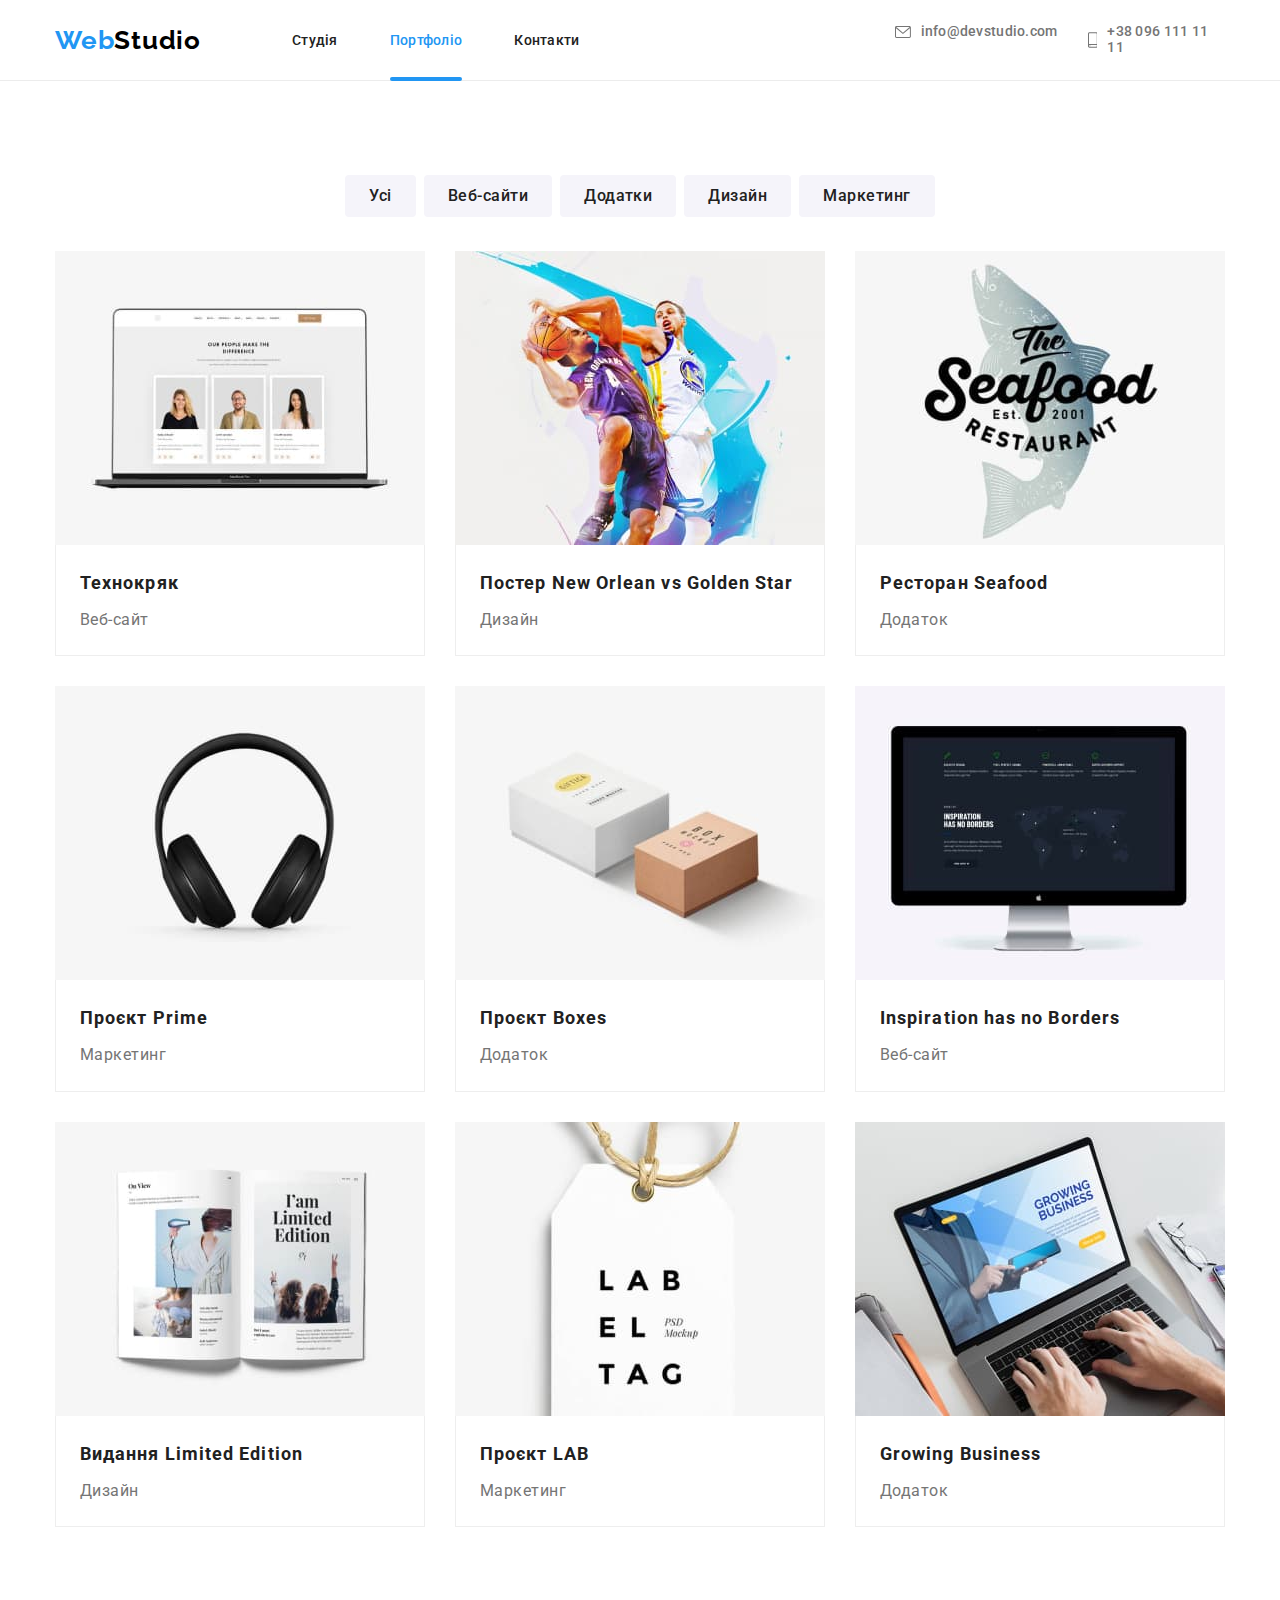
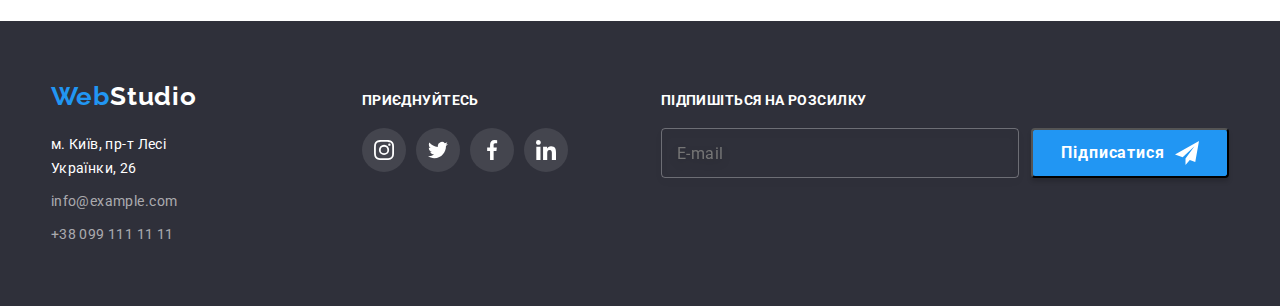
==== commit 959f2311: "hw8" ====
--- a/portfolio.html
+++ b/portfolio.html
@@ -25,35 +25,69 @@
     <header class="header">
       <div class="header__conteiner conteiner">
         <a href="./index.html" class="logo"><span class="logo__web">Web</span>Studio</a>
-        <nav class="nav">
-          <ul class="nav__list">
-            <li class="nav__item">
-              <a href="./index.html" class="nav__link">Студія</a>
-            </li>
-            <li class="nav__item">
-              <a href="./portfolio.html" class="nav__link nav__link--current">Портфоліо</a>
-            </li>
-            <li class="nav__item"><a href="link" class="nav__link">Контакти</a></li>
-          </ul>
-        </nav>
-        <ul class="header-contacts">
-          <li class="header-contacts__ietm">
-            <a href="mailto:info@devstudio.com" class="header-contacts__link link">
-              <svg class="header-contacts__icon" width="16" height="12">
-                <use href="./img/svg/symbol-defs.svg#icon-mail"></use>
-              </svg>
-              info@devstudio.com</a
-            >
-          </li>
-          <li class="header-contacts__ietm">
-            <a href="tel:+380961111111" class="header-contacts__link">
-              <svg class="header-contacts__icon" width="10" height="16">
-                <use href="./img/svg/symbol-defs.svg#icon-smartphone"></use>
-              </svg>
-              +38 096 111 11 11</a
-            >
-          </li>
-        </ul>
+        <button type="button" class="header--open">
+          <svg class="header__icon--open" width="40" height="40">
+            <use href="./img/svg/symbol-defs.svg#icon-open"></use>
+          </svg>
+        </button>
+        <div class="mobile-menu">
+          <nav class="nav">
+            <ul class="nav__list">
+              <li class="nav__item">
+                <a href="./index.html" class="nav__link">Студія</a>
+              </li>
+              <li class="nav__item">
+                <a href="./portfolio.html" class="nav__link nav__link--current">Портфоліо</a>
+              </li>
+              <li class="nav__item"><a href="link" class="nav__link">Контакти</a></li>
+            </ul>
+          </nav>
+          <div class="modal-contacts">
+            <ul class="header-contacts">
+              <li class="header-contacts__ietm">
+                <a href="mailto:info@devstudio.com" class="header-contacts__link link">
+                  <svg class="header-contacts__icon" width="16" height="12">
+                    <use href="./img/svg/symbol-defs.svg#icon-mail"></use>
+                  </svg>
+                  info@devstudio.com</a
+                >
+              </li>
+              <li class="header-contacts__ietm">
+                <a
+                  href="tel:+380961111111"
+                  class="header-contacts__link header-contacts__link--number"
+                >
+                  <svg class="header-contacts__icon" width="10" height="16">
+                    <use href="./img/svg/symbol-defs.svg#icon-smartphone"></use>
+                  </svg>
+                  +38 096 111 11 11</a
+                >
+              </li>
+            </ul>
+            <ul class="modal-contacts__list">
+              <li class="modal-contacts__item">
+                <a href="" class="modal-contacts__link">Instagram</a
+                ><span class="modal-contacts__stick">|</span>
+              </li>
+              <li class="modal-contacts__item">
+                <a href="" class="modal-contacts__link">Twitter</a
+                ><span class="modal-contacts__stick">|</span>
+              </li>
+              <li class="modal-contacts__item">
+                <a href="" class="modal-contacts__link">Facebook</a
+                ><span class="modal-contacts__stick">|</span>
+              </li>
+              <li class="modal-contacts__item">
+                <a href="" class="modal-contacts__link">LinkedIn</a>
+              </li>
+            </ul>
+          </div>
+          <button type="button" class="header--close">
+            <svg class="header__icon--open" width="40" height="40">
+              <use href="./img/svg/symbol-defs.svg#icon-close"></use>
+            </svg>
+          </button>
+        </div>
       </div>
     </header>
     <main class="section">
@@ -369,5 +403,6 @@
         </form>
       </div>
     </footer>
+    <script src="./js/mobile-menu.js"></script>
   </body>
 </html>
--- a/css/main.min.css
+++ b/css/main.min.css
@@ -1 +1 @@
-.visually-hidden{position:absolute;width:1px;height:1px;margin:-1px;border:0;padding:0;white-space:nowrap;-webkit-clip-path:inset(100%);clip-path:inset(100%);clip:rect(0 0 0 0);overflow:hidden}body{font-family:"Roboto",sans-serif;color:#212121;background-color:#fff}h1,h2,h3,p,ul{margin:0}ul{padding:0;list-style:none}img{display:block;max-width:100%;height:auto}a{text-decoration:none}.header{border-bottom:1px solid #ececec}.header .logo{color:#000}.nav{margin-left:91px;margin-right:315px}.nav__list{display:flex;align-items:center}.nav__item:not(:first-child){margin-left:52px}.nav__link{position:relative;display:block;padding-top:32px;padding-bottom:32px;font-weight:500;font-size:14px;line-height:1.1428571429;letter-spacing:.02em;color:#212121;transition:color 250ms cubic-bezier(0.4, 0, 0.2, 1)}.nav__link:hover,.nav__link:focus{color:#2196f3}.nav__link--current{color:#2196f3}.nav__link--current::after{content:"";position:absolute;display:block;width:100%;height:4px;background:#2196f3;border-radius:2px;left:0;bottom:-1px}.header-contacts{display:flex;align-items:center}.header-contacts__icon{fill:#757575;margin-right:10px;transition:fill 250ms cubic-bezier(0.4, 0, 0.2, 1)}.header-contacts__link{display:flex;align-items:center;font-weight:500;font-size:14px;line-height:1.14;letter-spacing:.02em;color:#757575;transition:color 250ms cubic-bezier(0.4, 0, 0.2, 1)}.header-contacts__link:hover,.header-contacts__link:focus{color:#2196f3}.header-contacts__link:hover .header-contacts__icon,.header-contacts__link:focus .header-contacts__icon{fill:#2196f3}.header-contacts__ietm:not(:last-child){margin-right:30px}.logo{font-family:"Raleway";font-weight:700;font-size:26px;line-height:1.1923076923;letter-spacing:.03em}.logo__web{color:#2196f3}.hero{margin-left:auto;margin-right:auto;width:480px;background-image:linear-gradient(to right, rgba(47, 48, 58, 0.4), rgba(47, 48, 58, 0.4)),url(../img/hero/hero-tel.jpg);background-position:center;background-size:cover;background-repeat:no-repeat;padding-top:118px;padding-bottom:118px;background-color:#2f303a;text-align:center}@media screen and (min-device-pixel-ratio: 2),screen and (-webkit-min-device-pixel-ratio: 2),screen and (min-resolution: 192dpi),screen and (min-resolution: 2dppx){.hero{background-image:url(../img/hero/hero-tel@2x.jpg)}}@media screen and (min-width: 768px){.hero{width:768px;background-image:url(../img/hero/hero-tab.jpg)}}@media screen and (min-width: 768px)and (min-device-pixel-ratio: 2),screen and (min-width: 768px)and (-webkit-min-device-pixel-ratio: 2),screen and (min-width: 768px)and (min-resolution: 192dpi),screen and (min-width: 768px)and (min-resolution: 2dppx){.hero{background-image:url(../img/hero/hero-tab@2.jpg)}}@media screen and (min-width: 1200px){.hero{width:1600px;padding-top:200px;padding-bottom:200px;background-image:url(../img/hero/hero.jpg)}}@media screen and (min-width: 1200px)and (min-device-pixel-ratio: 2),screen and (min-width: 1200px)and (-webkit-min-device-pixel-ratio: 2),screen and (min-width: 1200px)and (min-resolution: 192dpi),screen and (min-width: 1200px)and (min-resolution: 2dppx){.hero{background-image:url(../img/hero/hero@2x.jpg)}}.hero__title{font-weight:900;font-size:26px;line-height:1.6153846154;width:360px;margin:0 auto;letter-spacing:.06em;text-transform:uppercase;color:#fff}@media screen and (max-width: 767.98px){.hero__title{font-size:26px;line-height:1.6153846154;width:360px}}@media screen and (min-width: 1200px){.hero__title{font-size:44px;line-height:1.3636363636;width:696px}}.hero__btn{font-weight:700;font-size:16px;line-height:1.875;letter-spacing:.06em;margin-top:30px;padding:10px 24px;background-color:#2196f3;box-shadow:0px 4px 4px rgba(0,0,0,.15);border-radius:4px;border:rgba(0,0,0,0);cursor:pointer;color:#fff;transition:background-color 250ms cubic-bezier(0.4, 0, 0.2, 1)}.hero__btn:hover{background-color:#188ce8;box-shadow:0px 4px 4px rgba(0,0,0,.15);border-radius:4px}@media screen and (min-width: 768px){.features{display:flex;gap:30px}}.features__icon{width:270px}.features__icon-box{display:flex;align-items:center;justify-content:center;background-color:#f5f4fa;border-radius:4px;height:120px;margin-bottom:30px}@media screen and (min-width: 480px){.features__icon-box{width:480px}}@media screen and (min-width: 768px){.features__icon-box{width:354px}}@media screen and (min-width: 768px){.features__item{width:354px}}.features__title{font-size:14px;line-height:1.1428571429;letter-spacing:.03em;margin-bottom:10px}.features__text{font-size:14px;line-height:1.7142857143;letter-spacing:.03em;color:#757575}.work__list{display:flex;gap:30px}.work__item{position:relative}.work__text{position:absolute;bottom:0;left:0;display:flex;align-items:center;justify-content:center;background:rgba(47,48,58,.8);width:100%;height:70px;font-weight:700;font-size:14px;line-height:1.1428571429;letter-spacing:.03em;text-transform:uppercase;color:#fff}.team{display:flex;gap:30px}.team__item{box-shadow:0px 1px 3px rgba(0,0,0,.12),0px 1px 1px rgba(0,0,0,.14),0px 2px 1px rgba(0,0,0,.2);border-radius:0px 0px 4px 4px;background-color:#fff}.team__describe{padding-top:30px;padding-bottom:30px;display:flex;flex-direction:column;align-items:center}.team__title{font-weight:500;font-size:16px;line-height:1.1875;letter-spacing:.03em;color:#212121}.team__text{font-size:16px;line-height:1.1875;text-align:center;letter-spacing:.03em;color:#757575}.clients{display:flex;gap:30px}.clients__link{display:flex;align-items:center;justify-content:center;width:170px;height:92px;border:1px solid #afb1b8;border-radius:4px;transition:border 250ms cubic-bezier(0.4, 0, 0.2, 1)}.clients__link:hover,.clients__link:focus{border:1px solid #2196f3}.clients__link:hover .client__icon,.clients__link:focus .client__icon{fill:#2196f3}.client__icon{fill:#afb1b8;transition:fill 250ms cubic-bezier(0.4, 0, 0.2, 1)}.project__list{display:flex;flex-wrap:wrap;gap:30px}.project__item{width:370px}.card__link{display:block;transition:box-shadow 250ms cubic-bezier(0.4, 0, 0.2, 1)}.card__link:hover,.card__link:focus{box-shadow:0px 1px 1px rgba(0,0,0,.12),0px 4px 4px rgba(0,0,0,.06),1px 4px 6px rgba(0,0,0,.16)}.card__describe{position:relative;overflow:hidden}.card__text{position:absolute;bottom:0;left:0;display:flex;align-items:center;padding-right:24px;padding-left:24px;font-weight:400;font-size:18px;line-height:1.5555555556;letter-spacing:.03em;color:#fff;background:rgba(33,150,243,.9);height:100%;transform:translateY(101%);transition:transform 250ms cubic-bezier(0.4, 0, 0.2, 1)}.card__link:hover .card__text,.card__link:focus .card__text{transform:translateY(0)}.card__bottom{border-bottom:1px solid #eee;border-left:1px solid #eee;border-right:1px solid #eee;padding:20px 24px}.card__name{color:#212121;font-size:18px;line-height:2;letter-spacing:.06em}.card__technology{margin-top:4px;font-size:16px;line-height:1.9;letter-spacing:.03em;color:#757575}.backdrop{position:fixed;top:0;left:0;width:100%;height:100%;background-color:rgba(0,0,0,.2);opacity:1;transition:opacity 250ms cubic-bezier(0.4, 0, 0.2, 1),visibility 250ms cubic-bezier(0.4, 0, 0.2, 1)}.backdrop.is-hidden{visibility:hidden;opacity:0;pointer-events:none}.backdrop.is-hidden .modal{transform:translate(-50%, -50%) scale(1.2)}.modal{position:absolute;top:50%;left:50%;width:528px;height:581px;background:#fff;box-shadow:0px 1px 3px rgba(0,0,0,.12),0px 1px 1px rgba(0,0,0,.14),0px 2px 1px rgba(0,0,0,.2);border-radius:4px;transform:translate(-50%, -50%) scale(1);transition:transform 250ms cubic-bezier(0.4, 0, 0.2, 1)}.modal-form{padding:40px}.modal-form__title{font-size:20px;line-height:1.15;text-align:center;letter-spacing:.03em;margin-bottom:12px}.modal-form__label{position:relative;display:flex;flex-direction:column;font-weight:400;font-size:12px;line-height:1.1666666667;letter-spacing:.01em;color:#757575}.modal-form__input{margin-top:4px;margin-bottom:10px;height:40px;border:1px solid rgba(33,33,33,.2);border-radius:4px;padding:12px 42px;outline:none;transition:border-color 250ms cubic-bezier(0.4, 0, 0.2, 1)}.modal-form__input:focus{border-color:#2196f3}.modal-form__icon{position:absolute;left:12px;top:50%;transform:translateY(-20%);transition:fill 250ms cubic-bezier(0.4, 0, 0.2, 1)}.modal-form__input:focus+.modal-form__icon{fill:#2196f3}.modal-form__comment{height:120px;border:1px solid rgba(33,33,33,.2);border-radius:4px;margin-top:4px;padding:12px 16px;resize:none;outline:none;transition:border-color 250ms cubic-bezier(0.4, 0, 0.2, 1)}.modal-form__comment:focus{border-color:#2196f3}.modal-form__label--checkbox{display:flex;justify-content:center;align-items:center;font-weight:400;font-size:14px;line-height:1.7142857143;letter-spacing:.03em;color:#757575;margin-top:20px;cursor:pointer}.modal-form__span--checkbox-icon{display:flex;align-items:center;width:16px;height:15px;margin-right:9px;border:2px solid #212121;border-radius:2px;transition:background-color 250ms cubic-bezier(0.4, 0, 0.2, 1)}.modal-form__input--checkbox:checked+.modal-form__span--checkbox-icon{border-color:rgba(0,0,0,0);background-color:#2196f3}.modal-form__input--checkbox:focus+.modal-form__span--checkbox-icon{border-color:#2196f3}.modal-form__link--checkbox{margin-left:5px;color:#2196f3}.modal-form__button{display:block;margin:0 auto;margin-top:40px;padding:10px 52px;background:#2196f3;box-shadow:0px 4px 4px rgba(0,0,0,.15);border:rgba(0,0,0,0);border-radius:4px;font-weight:700;font-size:16px;line-height:1.875;letter-spacing:.06em;color:#fff;cursor:pointer;transition:box-shadow 250ms cubic-bezier(0.4, 0, 0.2, 1),background-color 250ms cubic-bezier(0.4, 0, 0.2, 1)}.modal-form__button:hover,.modal-form__button:focus{background-color:#188ce8;box-shadow:0px 4px 4px rgba(0,0,0,.15);border-radius:4px}.modal__button--close{position:absolute;display:flex;justify-content:center;align-items:center;top:8px;right:8px;width:30px;height:30px;background:#fff;border:1px solid rgba(0,0,0,.1);border-radius:50%;padding:0;cursor:pointer}.footer{background-color:#2f303a}.footer .logo{color:#fff}.footer-conteiner{display:flex;align-items:baseline;padding-top:60px;padding-bottom:60px}address{font-style:normal}.footer-contacts{margin-right:70px}.address{margin-top:20px}.addres__item:not(:last-child){margin-bottom:9px}.footer__link{font-weight:400;font-size:14px;line-height:1.7142857143;letter-spacing:.03em;color:rgba(255,255,255,.6);transition:color 250ms cubic-bezier(0.4, 0, 0.2, 1)}.footer__link:hover,.footer__link:focus{color:#2196f3}.footer__link--location{color:#fff}.footer-contacts{flex-grow:1}.footer-form{display:flex;align-items:flex-end;margin-left:93px}.footer-form__label{margin-right:12px;cursor:pointer}.footer-form__tile{font-weight:700;font-size:14px;line-height:1.1428571429;letter-spacing:.03em;text-transform:uppercase;color:#fff;margin-bottom:20px}.footer-form__input{width:358px;height:50px;border:1px solid rgba(255,255,255,.3);filter:drop-shadow(0px 4px 4px rgba(0, 0, 0, 0.15));border-radius:4px;background-color:rgba(0,0,0,0);font-weight:400;font-size:16px;line-height:1.25;letter-spacing:.03em;outline:none;color:rgba(255,255,255,.6);padding:16px 15px;cursor:pointer;transition:border 250ms cubic-bezier(0.4, 0, 0.2, 1)}.footer-form__input:focus{border:1px solid #2196f3}.footer-form__button{display:flex;align-items:center;gap:10px;height:50px;padding:10px 28px;background:#2196f3;box-shadow:0px 4px 4px rgba(0,0,0,.15);border-radius:4px;font-weight:700;font-size:16px;line-height:1.875;letter-spacing:.06em;color:#fff;transition:background-color 250ms cubic-bezier(0.4, 0, 0.2, 1);cursor:pointer}.footer-form__button:hover,.footer-form__button:focus{background-color:#188ce8}.conteiner{padding-left:15px;padding-right:15px;margin:0 auto}@media screen and (min-width: 480px){.conteiner{width:480px}}@media screen and (min-width: 768px){.conteiner{width:768px}}@media screen and (min-width: 1200px){.conteiner{width:1200px}}.header__conteiner{display:flex;align-items:center}.section{padding-top:60px;padding-bottom:60px}@media screen and (min-width: 1200px){.section{padding-top:94px;padding-bottom:94px}}.section--no-padding-top{padding-top:0}.section--background{background-color:#f5f4fa}.section__title{font-size:36px;line-height:42px;text-align:center;letter-spacing:.03em;margin-bottom:50px;color:#212121}.socials{display:flex;gap:10px;margin-top:16px}.socials__link{width:44px;height:44px;display:flex;align-items:center;justify-content:center;border-radius:50px;transition:background-color 250ms cubic-bezier(0.4, 0, 0.2, 1)}.socials__link:hover,.socials__link:focus{background-color:#2196f3}.socials__link:hover .socials__icon,.socials__link:focus .socials__icon{fill:#fff}.socials__icon{fill:#afb1b8;transition:fill 250ms cubic-bezier(0.4, 0, 0.2, 1)}.footer-socials__text{font-weight:700;font-size:14px;line-height:1.1428571429;letter-spacing:.03em;text-transform:uppercase;color:#fff;margin-bottom:20px}.footer-socials__list{display:flex;align-items:center;gap:10px}.footer-socials__icon{fill:#fff}.footer-socials__link{display:flex;align-items:center;justify-content:center;width:44px;height:44px;border-radius:50px;background-color:rgba(255,255,255,.1);transition:background-color 250ms cubic-bezier(0.4, 0, 0.2, 1)}.footer-socials__link:hover,.footer-socials__link:focus{background-color:#2196f3}.portfolio-btn__list{display:flex;align-items:center;justify-content:center;gap:30px;margin-bottom:34px}.button{font-weight:500;font-size:16px;line-height:1.625;letter-spacing:.03em;color:#212121;padding:6px 22px;background-color:#f5f4fa;border-radius:4px;border-color:rgba(0,0,0,0);transition:background-color 250ms cubic-bezier(0.4, 0, 0.2, 1),color 250ms cubic-bezier(0.4, 0, 0.2, 1),box-shadow 250ms cubic-bezier(0.4, 0, 0.2, 1);cursor:pointer}.button:hover,.button:focus{background-color:#2196f3;color:#fff;box-shadow:0px 3px 1px rgba(0,0,0,.1),0px 1px 2px rgba(0,0,0,.08),0px 2px 2px rgba(0,0,0,.12);border-radius:4px}header,.section--no-padding-top,.section--background,.section-clients,footer{display:none}/*# sourceMappingURL=main.min.css.map */+.visually-hidden{position:absolute;width:1px;height:1px;margin:-1px;border:0;padding:0;white-space:nowrap;-webkit-clip-path:inset(100%);clip-path:inset(100%);clip:rect(0 0 0 0);overflow:hidden}body{font-family:"Roboto",sans-serif;color:#212121;background-color:#fff}h1,h2,h3,p,ul{margin:0}ul{padding:0;list-style:none}img{display:block;width:100%;max-width:100%;height:auto}a{text-decoration:none}address{font-style:normal}.header{border-bottom:1px solid #ececec}.header .logo{color:#000}.header--open{background-color:#fff;border:none;cursor:pointer}.header--open:hover{fill:#2196f3}@media screen and (min-width: 768px){.header--open{display:none}}.header--close{position:absolute;top:0;right:0;padding:10px 15px;background-color:#fff;border:none;cursor:pointer}.header--close:hover{fill:#2196f3}@media screen and (min-width: 768px){.header--close{display:none}}@media screen and (min-width: 768px){.nav{margin-left:87px;margin-right:96px}}@media screen and (min-width: 1200px){.nav{margin-left:91px;margin-right:315px}}@media screen and (min-width: 768px){.nav__list{display:flex;align-items:center}}@media screen and (max-width: 767.98px){.nav__item:not(:first-child){margin-top:32px}}@media screen and (min-width: 768px){.nav__item:not(:first-child){margin-left:52px}}.nav__link{position:relative;display:block;font-family:"Roboto";font-style:normal;font-weight:500;font-size:40px;line-height:1.175;letter-spacing:.02em;font-weight:500;color:#212121;transition:color 250ms cubic-bezier(0.4, 0, 0.2, 1)}@media screen and (min-width: 768px){.nav__link{padding-top:32px;padding-bottom:32px;font-size:14px;line-height:1.1428571429}}.nav__link:hover,.nav__link:focus{color:#2196f3}.nav__link--current{color:#2196f3}@media screen and (min-width: 768px){.nav__link--current::after{content:"";position:absolute;display:block;width:100%;height:4px;background:#2196f3;border-radius:2px;left:0;bottom:-1px}}.header-contacts{display:flex}@media screen and (max-width: 767.98px){.header-contacts{flex-direction:column-reverse;margin-bottom:64px}}@media screen and (min-width: 768px)and (max-width: 1199.98px){.header-contacts{display:flex;flex-direction:column;align-items:flex-start;gap:10px}}.header-contacts__icon{fill:#757575;margin-right:10px;transition:fill 250ms cubic-bezier(0.4, 0, 0.2, 1)}@media screen and (max-width: 767.98px){.header-contacts__icon{display:none}}.header-contacts__link{font-weight:500;letter-spacing:.02em;color:#757575;transition:color 250ms cubic-bezier(0.4, 0, 0.2, 1)}@media screen and (max-width: 767.98px){.header-contacts__link{font-size:24px;line-height:1.1666666667;letter-spacing:.02em;color:#757575}}@media screen and (min-width: 768px){.header-contacts__link{display:flex;align-items:center;font-size:14px;line-height:1.14}}.header-contacts__link:hover,.header-contacts__link:focus{color:#2196f3}.header-contacts__link:hover .header-contacts__icon,.header-contacts__link:focus .header-contacts__icon{fill:#2196f3}@media screen and (max-width: 767.98px){.header-contacts__link--number{font-size:34px;line-height:1.1764705882;letter-spacing:.02em;color:#2196f3}}@media screen and (max-width: 767.98px){.header-contacts__ietm:not(:last-child){margin-top:32px}}@media screen and (min-width: 768px){.header-contacts__ietm:not(:last-child){margin-right:30px}}.modal-contacts__list{display:flex;align-items:center}@media screen and (min-width: 768px){.modal-contacts__list{display:none}}.modal-contacts__link{font-weight:500;font-size:18px;line-height:1.2222222222;letter-spacing:.02em;color:#2196f3}.modal-contacts__stick{margin:0 10px;color:rgba(33,33,33,.2)}@media screen and (max-width: 767.98px){.mobile-menu{position:fixed;z-index:10;top:0;left:0;width:100%;height:100%;padding:48px 40px;display:flex;flex-direction:column;justify-content:space-between;transform:translateX(100%);transition:250ms transform cubic-bezier(0.4, 0, 0.2, 1);background-color:#fff}}@media screen and (min-width: 768px){.mobile-menu{display:flex;align-items:center}}@media screen and (max-width: 767.98px){.mobile-menu.is-open{transform:translateX(0)}}.logo{font-family:"Raleway";font-weight:700;font-size:26px;line-height:1.1923076923;letter-spacing:.03em}.logo__web{color:#2196f3}.hero{margin-left:auto;margin-right:auto;max-width:480px;background-image:linear-gradient(to right, rgba(47, 48, 58, 0.4), rgba(47, 48, 58, 0.4)),url(../img/hero/hero-tel.jpg);background-position:center;background-size:cover;background-repeat:no-repeat;padding-top:118px;padding-bottom:118px;background-color:#2f303a;text-align:center}@media screen and (min-device-pixel-ratio: 2),screen and (-webkit-min-device-pixel-ratio: 2),screen and (min-resolution: 192dpi),screen and (min-resolution: 2dppx){.hero{background-image:url(../img/hero/hero-tel@2x.jpg)}}@media screen and (min-width: 768px){.hero{max-width:768px;background-image:url(../img/hero/hero-tab.jpg)}}@media screen and (min-width: 768px)and (min-device-pixel-ratio: 2),screen and (min-width: 768px)and (-webkit-min-device-pixel-ratio: 2),screen and (min-width: 768px)and (min-resolution: 192dpi),screen and (min-width: 768px)and (min-resolution: 2dppx){.hero{background-image:url(../img/hero/hero-tab@2.jpg)}}@media screen and (min-width: 1200px){.hero{max-width:1600px;padding-top:200px;padding-bottom:200px;background-image:url(../img/hero/hero.jpg)}}@media screen and (min-width: 1200px)and (min-device-pixel-ratio: 2),screen and (min-width: 1200px)and (-webkit-min-device-pixel-ratio: 2),screen and (min-width: 1200px)and (min-resolution: 192dpi),screen and (min-width: 1200px)and (min-resolution: 2dppx){.hero{background-image:url(../img/hero/hero@2x.jpg)}}.hero__title{font-weight:900;font-size:26px;line-height:1.6153846154;max-width:360px;margin:0 auto;letter-spacing:.06em;text-transform:uppercase;color:#fff}@media screen and (max-width: 767.98px){.hero__title{font-size:26px;line-height:1.6153846154;max-width:360px}}@media screen and (min-width: 1200px){.hero__title{font-size:44px;line-height:1.3636363636;max-width:696px}}.hero__btn{font-weight:700;font-size:16px;line-height:1.875;letter-spacing:.06em;margin-top:30px;padding:10px 24px;background-color:#2196f3;box-shadow:0px 4px 4px rgba(0,0,0,.15);border-radius:4px;border:rgba(0,0,0,0);cursor:pointer;color:#fff;transition:background-color 250ms cubic-bezier(0.4, 0, 0.2, 1)}.hero__btn:hover{background-color:#188ce8;box-shadow:0px 4px 4px rgba(0,0,0,.15);border-radius:4px}.features{margin:0 auto}@media screen and (min-width: 768px){.features{display:flex;flex-wrap:wrap;gap:30px}}.features__icon-box{display:flex;align-items:center;justify-content:center;background-color:#f5f4fa;border-radius:4px;height:120px;margin-bottom:30px}@media screen and (min-width: 768px){.features__item{width:calc(50% - 15px)}}@media screen and (min-width: 1200px){.features__item{width:calc(25% - 22.5px)}}@media screen and (max-width: 767.98px){.features__item:not(:last-child){margin-bottom:30px}}.features__title{font-size:14px;line-height:1.1428571429;letter-spacing:.03em;margin-bottom:10px}@media screen and (min-width: 480px){.features__title{text-align:center}}.features__text{font-size:14px;line-height:1.7142857143;letter-spacing:.03em;color:#757575}.work__list{display:flex;gap:30px}.work__item{position:relative}.work__text{position:absolute;bottom:0;left:0;display:flex;align-items:center;justify-content:center;background:rgba(47,48,58,.8);width:100%;height:70px;font-weight:700;font-size:14px;line-height:1.1428571429;letter-spacing:.03em;text-transform:uppercase;color:#fff}@media screen and (min-width: 768px){.team{display:flex;flex-wrap:wrap;gap:30px}}.team__item{box-shadow:0px 1px 3px rgba(0,0,0,.12),0px 1px 1px rgba(0,0,0,.14),0px 2px 1px rgba(0,0,0,.2);border-radius:0px 0px 4px 4px;background-color:#fff;max-width:450px}@media screen and (min-width: 768px){.team__item{width:354px}}@media screen and (min-width: 1200px){.team__item{width:270px}}@media screen and (max-width: 767.98px){.team__item:not(:last-child){margin-bottom:30px}}.team__describe{padding-top:30px;padding-bottom:30px;display:flex;flex-direction:column;align-items:center}.team__title{font-weight:500;font-size:16px;line-height:1.1875;letter-spacing:.03em;color:#212121}.team__text{font-size:16px;line-height:1.1875;text-align:center;letter-spacing:.03em;color:#757575}.clients{display:flex;flex-wrap:wrap;justify-content:center;gap:30px}.clients__link{display:flex;align-items:center;justify-content:center;width:210px;height:92px;border:1px solid #afb1b8;border-radius:4px;transition:border 250ms cubic-bezier(0.4, 0, 0.2, 1)}@media screen and (min-width: 768px){.clients__link{width:226px}}@media screen and (min-width: 1200px){.clients__link{width:170px}}.clients__link:hover,.clients__link:focus{border:1px solid #2196f3}.clients__link:hover .client__icon,.clients__link:focus .client__icon{fill:#2196f3}.client__icon{fill:#afb1b8;transition:fill 250ms cubic-bezier(0.4, 0, 0.2, 1)}.project__list{display:flex;flex-wrap:wrap;flex-direction:column;align-items:center;gap:30px}@media screen and (min-width: 768px){.project__list{flex-direction:row}}.project__item{max-width:450px}@media screen and (min-width: 768px){.project__item{width:calc((100% - 30px)/2);flex-direction:row;justify-content:center}}@media screen and (min-width: 1200px){.project__item{width:calc((100% - 60px)/3)}}.card__link{display:block;transition:box-shadow 250ms cubic-bezier(0.4, 0, 0.2, 1)}.card__link:hover,.card__link:focus{box-shadow:0px 1px 1px rgba(0,0,0,.12),0px 4px 4px rgba(0,0,0,.06),1px 4px 6px rgba(0,0,0,.16)}.card__describe{position:relative;overflow:hidden}.card__text{position:absolute;bottom:0;left:0;display:flex;align-items:center;padding-right:24px;padding-left:24px;font-weight:400;font-size:18px;line-height:1.5555555556;letter-spacing:.03em;color:#fff;background:rgba(33,150,243,.9);height:100%;transform:translateY(101%);transition:transform 250ms cubic-bezier(0.4, 0, 0.2, 1)}.card__link:hover .card__text,.card__link:focus .card__text{transform:translateY(0)}.card__bottom{border-bottom:1px solid #eee;border-left:1px solid #eee;border-right:1px solid #eee;padding:20px 24px}.card__name{color:#212121;font-size:18px;line-height:2;letter-spacing:.06em}.card__technology{margin-top:4px;font-size:16px;line-height:1.9;letter-spacing:.03em;color:#757575}.backdrop{position:fixed;top:0;left:0;width:100%;height:100%;background-color:rgba(0,0,0,.2);opacity:1;transition:opacity 250ms cubic-bezier(0.4, 0, 0.2, 1),visibility 250ms cubic-bezier(0.4, 0, 0.2, 1)}.backdrop.is-hidden{visibility:hidden;opacity:0;pointer-events:none}.backdrop.is-hidden .modal{transform:translate(-50%, -50%) scale(1.2)}.modal{position:absolute;top:50%;left:50%;width:528px;height:581px;background:#fff;box-shadow:0px 1px 3px rgba(0,0,0,.12),0px 1px 1px rgba(0,0,0,.14),0px 2px 1px rgba(0,0,0,.2);border-radius:4px;transform:translate(-50%, -50%) scale(1);transition:transform 250ms cubic-bezier(0.4, 0, 0.2, 1)}.modal-form{padding:40px}.modal-form__title{font-size:20px;line-height:1.15;text-align:center;letter-spacing:.03em;margin-bottom:12px}.modal-form__label{position:relative;display:flex;flex-direction:column;font-weight:400;font-size:12px;line-height:1.1666666667;letter-spacing:.01em;color:#757575}.modal-form__input{margin-top:4px;margin-bottom:10px;height:40px;border:1px solid rgba(33,33,33,.2);border-radius:4px;padding:12px 42px;outline:none;transition:border-color 250ms cubic-bezier(0.4, 0, 0.2, 1)}.modal-form__input:focus{border-color:#2196f3}.modal-form__icon{position:absolute;left:12px;top:50%;transform:translateY(-20%);transition:fill 250ms cubic-bezier(0.4, 0, 0.2, 1)}.modal-form__input:focus+.modal-form__icon{fill:#2196f3}.modal-form__comment{height:120px;border:1px solid rgba(33,33,33,.2);border-radius:4px;margin-top:4px;padding:12px 16px;resize:none;outline:none;transition:border-color 250ms cubic-bezier(0.4, 0, 0.2, 1)}.modal-form__comment:focus{border-color:#2196f3}.modal-form__label--checkbox{display:flex;justify-content:center;align-items:center;font-weight:400;font-size:14px;line-height:1.7142857143;letter-spacing:.03em;color:#757575;margin-top:20px;cursor:pointer}.modal-form__span--checkbox-icon{display:flex;align-items:center;width:16px;height:15px;margin-right:9px;border:2px solid #212121;border-radius:2px;transition:background-color 250ms cubic-bezier(0.4, 0, 0.2, 1)}.modal-form__input--checkbox:checked+.modal-form__span--checkbox-icon{border-color:rgba(0,0,0,0);background-color:#2196f3}.modal-form__input--checkbox:focus+.modal-form__span--checkbox-icon{border-color:#2196f3}.modal-form__link--checkbox{margin-left:5px;color:#2196f3}.modal-form__button{display:block;margin:0 auto;margin-top:40px;padding:10px 52px;background:#2196f3;box-shadow:0px 4px 4px rgba(0,0,0,.15);border:rgba(0,0,0,0);border-radius:4px;font-weight:700;font-size:16px;line-height:1.875;letter-spacing:.06em;color:#fff;cursor:pointer;transition:box-shadow 250ms cubic-bezier(0.4, 0, 0.2, 1),background-color 250ms cubic-bezier(0.4, 0, 0.2, 1)}.modal-form__button:hover,.modal-form__button:focus{background-color:#188ce8;box-shadow:0px 4px 4px rgba(0,0,0,.15);border-radius:4px}.modal__button--close{position:absolute;display:flex;justify-content:center;align-items:center;top:8px;right:8px;width:30px;height:30px;background:#fff;border:1px solid rgba(0,0,0,.1);border-radius:50%;padding:0;cursor:pointer}.footer{background-color:#2f303a}.footer .logo{color:#fff}.footer-conteiner{padding-top:60px;padding-bottom:60px}@media screen and (max-width: 768px){.footer-conteiner{text-align:center}}@media screen and (min-width: 768px){.footer-conteiner{display:flex;flex-wrap:wrap;justify-content:center}}@media screen and (min-width: 1200px){.footer-conteiner{align-items:baseline;flex-wrap:nowrap}}@media screen and (min-width: 1200px){.footer-contacts{margin-right:70px}}.address{margin-top:20px}@media screen and (max-width: 767.98px){.address{margin-bottom:60px}}.addres__item:not(:last-child){margin-bottom:9px}.footer__link{font-weight:400;font-size:14px;line-height:1.7142857143;letter-spacing:.03em;color:rgba(255,255,255,.6);transition:color 250ms cubic-bezier(0.4, 0, 0.2, 1)}.footer__link:hover,.footer__link:focus{color:#2196f3}.footer__link--location{color:#fff}@media screen and (min-width: 768px){.footer-contacts{margin-right:165px}}@media screen and (min-width: 768px)and (min-width: 1200px){.footer-contacts{flex-grow:1}}@media screen and (min-width: 768px){.footer-form{margin-top:60px}}@media screen and (min-width: 1200px){.footer-form{display:flex;align-items:flex-end;margin-left:93px;margin-top:0}}.footer-form__label{margin-right:12px;cursor:pointer}.footer-form__tile{font-weight:700;font-size:14px;line-height:1.1428571429;letter-spacing:.03em;text-transform:uppercase;color:#fff;margin-bottom:20px}.footer-form__input{width:358px;height:50px;border:1px solid rgba(255,255,255,.3);filter:drop-shadow(0px 4px 4px rgba(0, 0, 0, 0.15));border-radius:4px;background-color:rgba(0,0,0,0);font-weight:400;font-size:16px;line-height:1.25;letter-spacing:.03em;outline:none;color:rgba(255,255,255,.6);padding:16px 15px;cursor:pointer;transition:border 250ms cubic-bezier(0.4, 0, 0.2, 1)}.footer-form__input:focus{border:1px solid #2196f3}.footer-form__button{display:flex;align-items:center;gap:10px;margin:0 auto;height:50px;padding:10px 28px;background:#2196f3;box-shadow:0px 4px 4px rgba(0,0,0,.15);border-radius:4px;font-weight:700;font-size:16px;line-height:1.875;letter-spacing:.06em;color:#fff;transition:background-color 250ms cubic-bezier(0.4, 0, 0.2, 1);cursor:pointer}@media screen and (max-width: 1200px){.footer-form__button{margin-top:20px}}.footer-form__button:hover,.footer-form__button:focus{background-color:#188ce8}.conteiner{width:100%;padding-left:15px;padding-right:15px;margin-left:auto;margin-right:auto}@media screen and (min-width: 480px){.conteiner{width:480px}}@media screen and (min-width: 768px){.conteiner{width:768px}}@media screen and (min-width: 1200px){.conteiner{width:1200px}}.header__conteiner{display:flex;align-items:center}@media screen and (max-width: 767.98px){.header__conteiner{justify-content:space-between}}.section{padding-top:60px;padding-bottom:60px}@media screen and (min-width: 1200px){.section{padding-top:94px;padding-bottom:94px}}.section--no-padding-top{padding-top:0}@media screen and (max-width: 1200px){.section--no-padding-top{display:none}}.section--background{background-color:#f5f4fa}.section__title{font-size:36px;line-height:42px;text-align:center;letter-spacing:.03em;margin-bottom:30px;color:#212121}@media screen and (min-width: 1200px){.section__title{margin-bottom:50px}}.socials{display:flex;gap:10px;margin-top:16px}.socials__link{width:44px;height:44px;display:flex;align-items:center;justify-content:center;border-radius:50px;transition:background-color 250ms cubic-bezier(0.4, 0, 0.2, 1)}.socials__link:hover,.socials__link:focus{background-color:#2196f3}.socials__link:hover .socials__icon,.socials__link:focus .socials__icon{fill:#fff}@media screen and (max-width: 767.98px){.footer-socials{margin-bottom:60px}}.socials__icon{fill:#afb1b8;transition:fill 250ms cubic-bezier(0.4, 0, 0.2, 1)}.footer-socials__text{font-weight:700;font-size:14px;line-height:1.1428571429;letter-spacing:.03em;text-transform:uppercase;color:#fff;margin-bottom:20px}.footer-socials__list{display:flex;align-items:center;justify-content:center;gap:10px}.footer-socials__icon{fill:#fff}.footer-socials__link{display:flex;align-items:center;justify-content:center;width:44px;height:44px;border-radius:50px;background-color:rgba(255,255,255,.1);transition:background-color 250ms cubic-bezier(0.4, 0, 0.2, 1)}.footer-socials__link:hover,.footer-socials__link:focus{background-color:#2196f3}.portfolio-btn__list{display:flex;align-items:center;justify-content:flex-start;flex-wrap:wrap;gap:8px;margin-bottom:34px}@media screen and (min-width: 768px){.portfolio-btn__list{justify-content:center}}.button{font-weight:500;font-size:16px;line-height:1.625;letter-spacing:.03em;color:#212121;padding:6px 22px;background-color:#f5f4fa;border-radius:4px;border-color:rgba(0,0,0,0);transition:background-color 250ms cubic-bezier(0.4, 0, 0.2, 1),color 250ms cubic-bezier(0.4, 0, 0.2, 1),box-shadow 250ms cubic-bezier(0.4, 0, 0.2, 1);cursor:pointer}.button:hover,.button:focus{background-color:#2196f3;color:#fff;box-shadow:0px 3px 1px rgba(0,0,0,.1),0px 1px 2px rgba(0,0,0,.08),0px 2px 2px rgba(0,0,0,.12);border-radius:4px}/*# sourceMappingURL=main.min.css.map */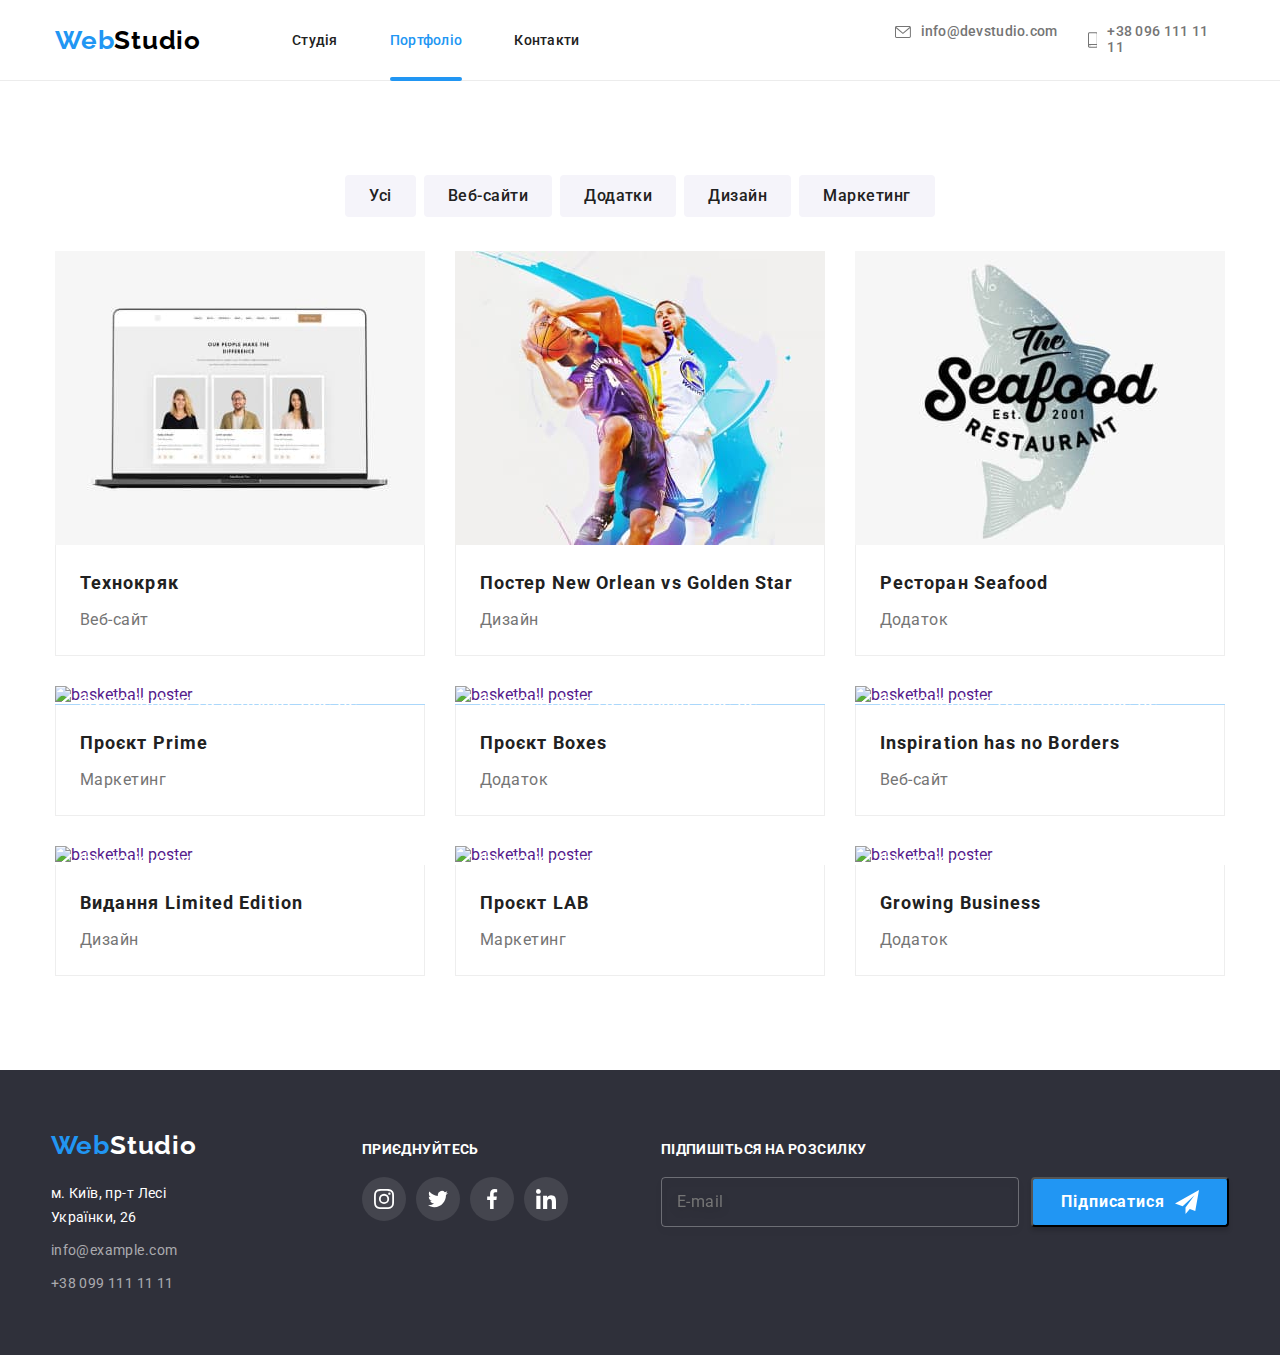
==== commit a6b201ce: "img" ====
--- a/portfolio.html
+++ b/portfolio.html
@@ -115,6 +115,10 @@
             <a href="" class="card__link link">
               <div class="card__describe">
                 <img
+                  srcset="
+                    ./img/portfolio/img-portfolio-1.jpg    1x,
+                    ./img/portfolio/img-portfolio-1@2x.jpg 2x
+                  "
                   src="./img/portfolio/img-portfolio-1.jpg"
                   alt="basketball poster"
                   class="card__img"
@@ -136,6 +140,10 @@
             <a href="" class="card__link link">
               <div class="card__describe">
                 <img
+                  srcset="
+                    ./img/portfolio/img-portfolio-2.jpg    1x,
+                    ./img/portfolio/img-portfolio-2@2x.jpg 2x
+                  "
                   src="./img/portfolio/img-portfolio-2.jpg"
                   alt="basketball poster"
                   class="card__img"
@@ -157,6 +165,10 @@
             <a href="" class="card__link link">
               <div class="card__describe">
                 <img
+                  srcset="
+                    ./img/portfolio/img-portfolio-3.jpg    1x,
+                    ./img/portfolio/img-portfolio-3@2x.jpg 2x
+                  "
                   src="./img/portfolio/img-portfolio-3.jpg"
                   alt="basketball poster"
                   class="card__img"
@@ -178,6 +190,10 @@
             <a href="" class="card__link link">
               <div class="card__describe">
                 <img
+                  srcset="
+                    ./img/portfolio/img-portfolio-4.jpg1x,
+                    ./img/portfolio/img-portfolio-4@2x.jpg 2x
+                  "
                   src="./img/portfolio/img-portfolio-4.jpg"
                   alt="basketball poster"
                   class="card__img"
@@ -199,6 +215,10 @@
             <a href="" class="card__link link">
               <div class="card__describe">
                 <img
+                  srcset="
+                    ./img/portfolio/img-portfolio-5.jpg1x,
+                    ./img/portfolio/img-portfolio-5@2x.jpg 2x
+                  "
                   src="./img/portfolio/img-portfolio-5.jpg"
                   alt="basketball poster"
                   class="card__img"
@@ -220,6 +240,10 @@
             <a href="" class="card__link link">
               <div class="card__describe">
                 <img
+                  srcset="
+                    ./img/portfolio/img-portfolio-6.jpg1x,
+                    ./img/portfolio/img-portfolio-6@2x.jpg 2x
+                  "
                   src="./img/portfolio/img-portfolio-6.jpg"
                   alt="basketball poster"
                   class="card__img"
@@ -241,6 +265,10 @@
             <a href="" class="card__link link">
               <div class="card__describe">
                 <img
+                  srcset="
+                    ./img/portfolio/img-portfolio-7.jpg1x,
+                    ./img/portfolio/img-portfolio-7@2x.jpg 2x
+                  "
                   src="./img/portfolio/img-portfolio-7.jpg"
                   alt="basketball poster"
                   class="card__img"
@@ -262,6 +290,10 @@
             <a href="" class="card__link link">
               <div class="card__describe">
                 <img
+                  srcset="
+                    ./img/portfolio/img-portfolio-8.jpg1x,
+                    ./img/portfolio/img-portfolio-8@2x.jpg 2x
+                  "
                   src="./img/portfolio/img-portfolio-8.jpg"
                   alt="basketball poster"
                   class="card__img"
@@ -283,6 +315,10 @@
             <a href="" class="card__link link">
               <div class="card__describe">
                 <img
+                  srcset="
+                    ./img/portfolio/img-portfolio-9.jpg1x,
+                    ./img/portfolio/img-portfolio-9@2x.jpg 2x
+                  "
                   src="./img/portfolio/img-portfolio-9.jpg"
                   alt="basketball poster"
                   class="card__img"
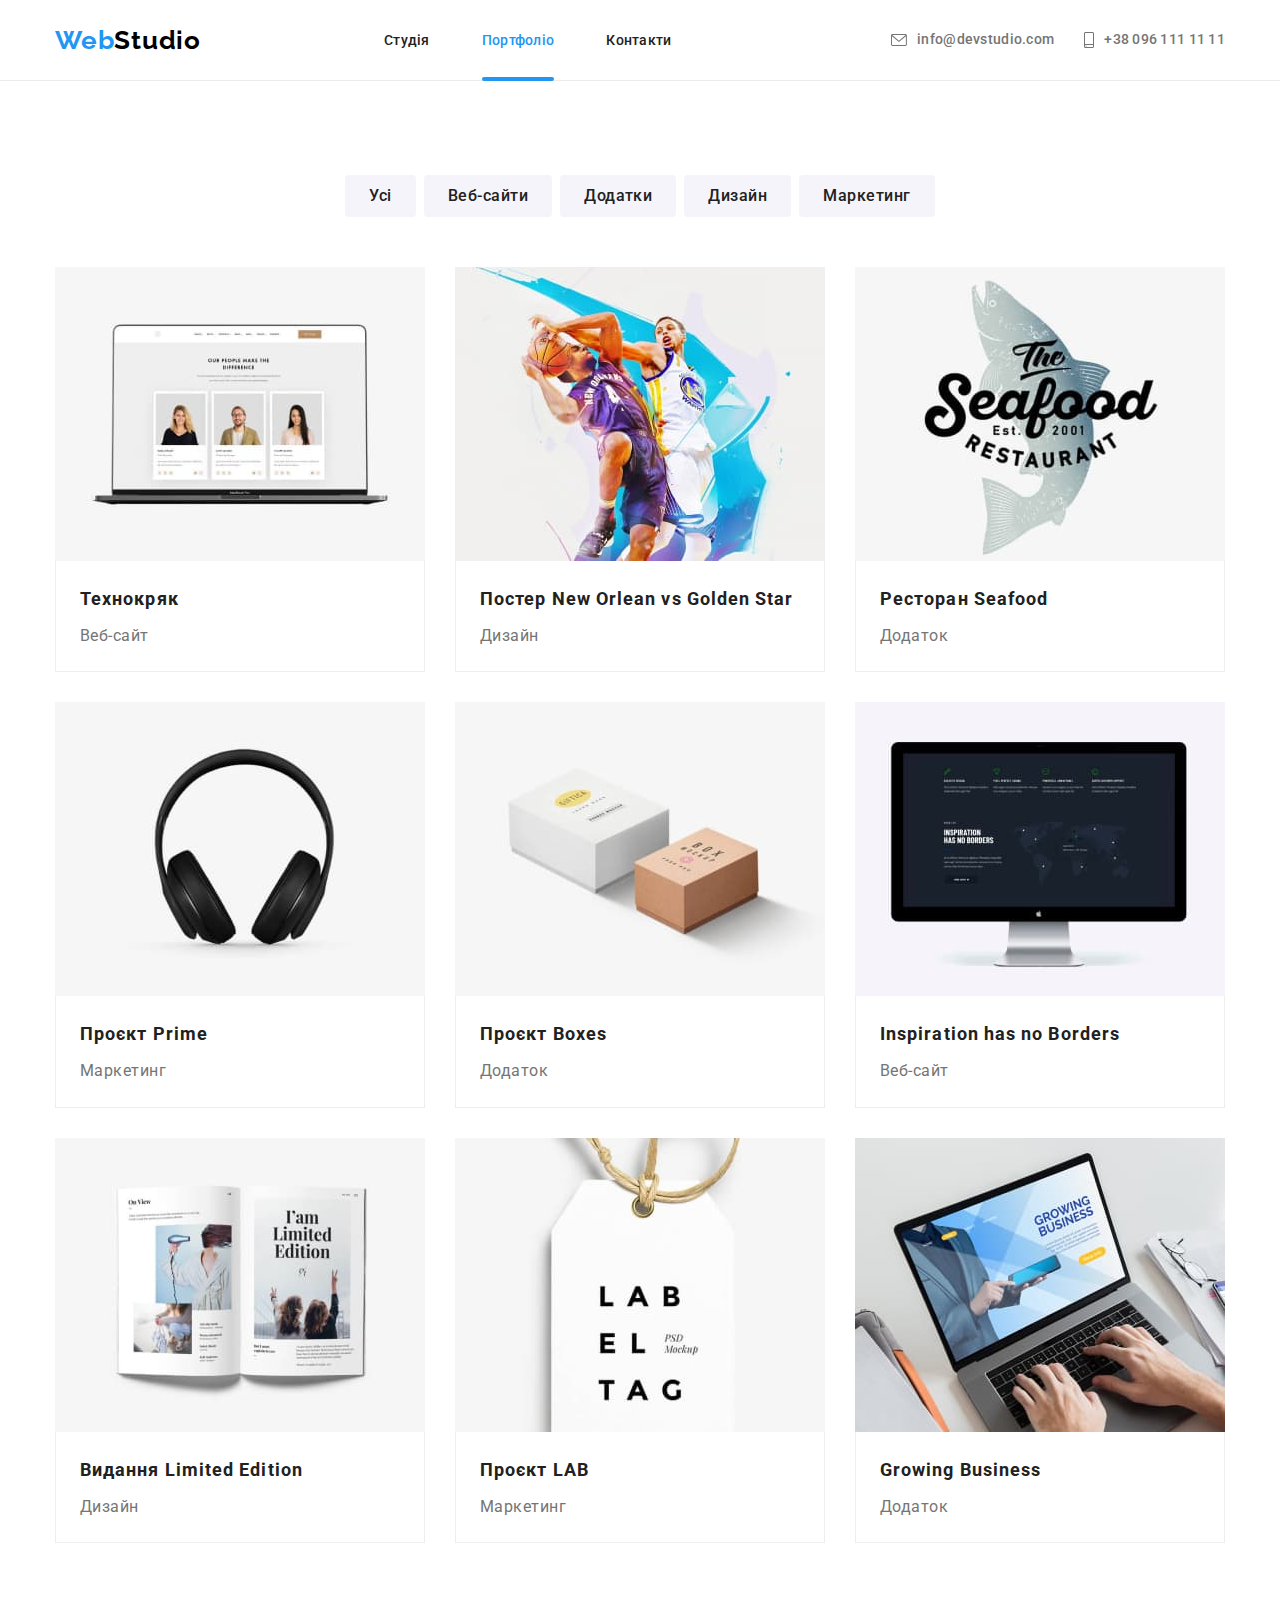
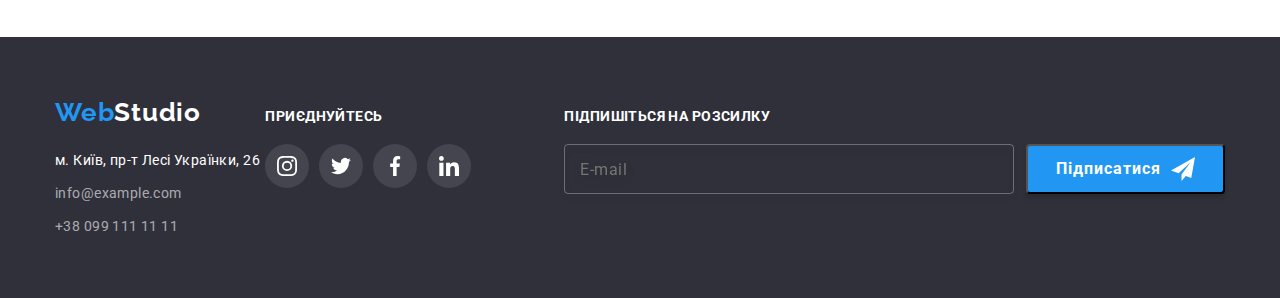
==== commit 48eafd13: "fix" ====
--- a/portfolio.html
+++ b/portfolio.html
@@ -114,16 +114,38 @@
           <li class="project__item">
             <a href="" class="card__link link">
               <div class="card__describe">
-                <img
-                  srcset="
-                    ./img/portfolio/img-portfolio-1.jpg    1x,
-                    ./img/portfolio/img-portfolio-1@2x.jpg 2x
-                  "
-                  src="./img/portfolio/img-portfolio-1.jpg"
-                  alt="basketball poster"
-                  class="card__img"
-                  width="370"
-                />
+                <picture>
+                  <source
+                    srcset="
+                      ./img/portfolio/img-portfolio-1.jpg    1x,
+                      ./img/portfolio/img-portfolio-1@2x.jpg 2x
+                    "
+                    media="(min-width:1200px)"
+                  />
+
+                  <source
+                    srcset="
+                      ./img/portfolio/tablet-img-portfolio-1.jpg    1x,
+                      ./img/portfolio/tablet-img-portfolio-1@2x.jpg 2x
+                    "
+                    media="(min-width:768px)"
+                  />
+
+                  <source
+                    srcset="
+                      ./img/portfolio/mobile-img-portfolio-1.jpg    1x,
+                      ./img/portfolio/mobile-img-portfolio-1@2x.jpg 2x
+                    "
+                    media="(min-width:480px)"
+                  />
+                  <img
+                    src="./img/portfolio/mobile-img-portfolio-1.jpg"
+                    alt="basketball poster"
+                    class="card__img"
+                    width="370"
+                  />
+                </picture>
+
                 <p class="card__text">
                   Ресурс пропонує комплексні пропозиції з різним рівнем функціоналу та сервісів. Все
                   це дозволить відвідувачу отримати вичерпні відомості про компанію чи приватну
@@ -139,16 +161,37 @@
           <li class="project__item">
             <a href="" class="card__link link">
               <div class="card__describe">
-                <img
-                  srcset="
-                    ./img/portfolio/img-portfolio-2.jpg    1x,
-                    ./img/portfolio/img-portfolio-2@2x.jpg 2x
-                  "
-                  src="./img/portfolio/img-portfolio-2.jpg"
-                  alt="basketball poster"
-                  class="card__img"
-                  width="370"
-                />
+                <picture>
+                  <source
+                    srcset="
+                      ./img/portfolio/img-portfolio-2.jpg    1x,
+                      ./img/portfolio/img-portfolio-2@2x.jpg 2x
+                    "
+                    media="(min-width:1200px)"
+                  />
+
+                  <source
+                    srcset="
+                      ./img/portfolio/tablet-img-portfolio-2.jpg    1x,
+                      ./img/portfolio/tablet-img-portfolio-2@2x.jpg 2x
+                    "
+                    media="(min-width:768px)"
+                  />
+
+                  <source
+                    srcset="
+                      ./img/portfolio/mobile-img-portfolio-2.jpg    1x,
+                      ./img/portfolio/mobile-img-portfolio-2@2x.jpg 2x
+                    "
+                    media="(min-width:480px)"
+                  />
+                  <img
+                    src="./img/portfolio/mobile-img-portfolio-2.jpg"
+                    alt="basketball poster"
+                    class="card__img"
+                    width="370"
+                  />
+                </picture>
                 <p class="card__text">
                   Ресурс пропонує комплексні пропозиції з різним рівнем функціоналу та сервісів. Все
                   це дозволить відвідувачу отримати вичерпні відомості про компанію чи приватну
@@ -164,16 +207,37 @@
           <li class="project__item">
             <a href="" class="card__link link">
               <div class="card__describe">
-                <img
-                  srcset="
-                    ./img/portfolio/img-portfolio-3.jpg    1x,
-                    ./img/portfolio/img-portfolio-3@2x.jpg 2x
-                  "
-                  src="./img/portfolio/img-portfolio-3.jpg"
-                  alt="basketball poster"
-                  class="card__img"
-                  width="370"
-                />
+                <picture>
+                  <source
+                    srcset="
+                      ./img/portfolio/img-portfolio-3.jpg    1x,
+                      ./img/portfolio/img-portfolio-3@2x.jpg 2x
+                    "
+                    media="(min-width:1200px)"
+                  />
+
+                  <source
+                    srcset="
+                      ./img/portfolio/tablet-img-portfolio-3.jpg    1x,
+                      ./img/portfolio/tablet-img-portfolio-3@2x.jpg 2x
+                    "
+                    media="(min-width:768px)"
+                  />
+
+                  <source
+                    srcset="
+                      ./img/portfolio/mobile-img-portfolio-3.jpg    1x,
+                      ./img/portfolio/mobile-img-portfolio-3@2x.jpg 2x
+                    "
+                    media="(min-width:480px)"
+                  />
+                  <img
+                    src="./img/portfolio/mobile-img-portfolio-3.jpg"
+                    alt="basketball poster"
+                    class="card__img"
+                    width="370"
+                  />
+                </picture>
                 <p class="card__text">
                   Ресурс пропонує комплексні пропозиції з різним рівнем функціоналу та сервісів. Все
                   це дозволить відвідувачу отримати вичерпні відомості про компанію чи приватну
@@ -189,16 +253,37 @@
           <li class="project__item">
             <a href="" class="card__link link">
               <div class="card__describe">
-                <img
-                  srcset="
-                    ./img/portfolio/img-portfolio-4.jpg1x,
-                    ./img/portfolio/img-portfolio-4@2x.jpg 2x
-                  "
-                  src="./img/portfolio/img-portfolio-4.jpg"
-                  alt="basketball poster"
-                  class="card__img"
-                  width="370"
-                />
+                <picture>
+                  <source
+                    srcset="
+                      ./img/portfolio/img-portfolio-4.jpg    1x,
+                      ./img/portfolio/img-portfolio-4@2x.jpg 2x
+                    "
+                    media="(min-width:1200px)"
+                  />
+
+                  <source
+                    srcset="
+                      ./img/portfolio/tablet-img-portfolio-4.jpg    1x,
+                      ./img/portfolio/tablet-img-portfolio-4@2x.jpg 2x
+                    "
+                    media="(min-width:768px)"
+                  />
+
+                  <source
+                    srcset="
+                      ./img/portfolio/mobile-img-portfolio-4.jpg    1x,
+                      ./img/portfolio/mobile-img-portfolio-4@2x.jpg 2x
+                    "
+                    media="(min-width:480px)"
+                  />
+                  <img
+                    src="./img/portfolio/mobile-img-portfolio-4.jpg"
+                    alt="basketball poster"
+                    class="card__img"
+                    width="370"
+                  />
+                </picture>
                 <p class="card__text">
                   Ресурс пропонує комплексні пропозиції з різним рівнем функціоналу та сервісів. Все
                   це дозволить відвідувачу отримати вичерпні відомості про компанію чи приватну
@@ -214,16 +299,37 @@
           <li class="project__item">
             <a href="" class="card__link link">
               <div class="card__describe">
-                <img
-                  srcset="
-                    ./img/portfolio/img-portfolio-5.jpg1x,
-                    ./img/portfolio/img-portfolio-5@2x.jpg 2x
-                  "
-                  src="./img/portfolio/img-portfolio-5.jpg"
-                  alt="basketball poster"
-                  class="card__img"
-                  width="370"
-                />
+                <picture>
+                  <source
+                    srcset="
+                      ./img/portfolio/img-portfolio-5.jpg    1x,
+                      ./img/portfolio/img-portfolio-5@2x.jpg 2x
+                    "
+                    media="(min-width:1200px)"
+                  />
+
+                  <source
+                    srcset="
+                      ./img/portfolio/tablet-img-portfolio-5.jpg    1x,
+                      ./img/portfolio/tablet-img-portfolio-5@2x.jpg 2x
+                    "
+                    media="(min-width:768px)"
+                  />
+
+                  <source
+                    srcset="
+                      ./img/portfolio/mobile-img-portfolio-5.jpg    1x,
+                      ./img/portfolio/mobile-img-portfolio-5@2x.jpg 2x
+                    "
+                    media="(min-width:480px)"
+                  />
+                  <img
+                    src="./img/portfolio/mobile-img-portfolio-5.jpg"
+                    alt="basketball poster"
+                    class="card__img"
+                    width="370"
+                  />
+                </picture>
                 <p class="card__text">
                   Ресурс пропонує комплексні пропозиції з різним рівнем функціоналу та сервісів. Все
                   це дозволить відвідувачу отримати вичерпні відомості про компанію чи приватну
@@ -239,16 +345,37 @@
           <li class="project__item">
             <a href="" class="card__link link">
               <div class="card__describe">
-                <img
-                  srcset="
-                    ./img/portfolio/img-portfolio-6.jpg1x,
-                    ./img/portfolio/img-portfolio-6@2x.jpg 2x
-                  "
-                  src="./img/portfolio/img-portfolio-6.jpg"
-                  alt="basketball poster"
-                  class="card__img"
-                  width="370"
-                />
+                <picture>
+                  <source
+                    srcset="
+                      ./img/portfolio/img-portfolio-6.jpg    1x,
+                      ./img/portfolio/img-portfolio-6@2x.jpg 2x
+                    "
+                    media="(min-width:1200px)"
+                  />
+
+                  <source
+                    srcset="
+                      ./img/portfolio/tablet-img-portfolio-6.jpg    1x,
+                      ./img/portfolio/tablet-img-portfolio-6@2x.jpg 2x
+                    "
+                    media="(min-width:768px)"
+                  />
+
+                  <source
+                    srcset="
+                      ./img/portfolio/mobile-img-portfolio-6.jpg    1x,
+                      ./img/portfolio/mobile-img-portfolio-6@2x.jpg 2x
+                    "
+                    media="(min-width:480px)"
+                  />
+                  <img
+                    src="./img/portfolio/mobile-img-portfolio-6.jpg"
+                    alt="basketball poster"
+                    class="card__img"
+                    width="370"
+                  />
+                </picture>
                 <p class="card__text">
                   Ресурс пропонує комплексні пропозиції з різним рівнем функціоналу та сервісів. Все
                   це дозволить відвідувачу отримати вичерпні відомості про компанію чи приватну
@@ -264,16 +391,37 @@
           <li class="project__item">
             <a href="" class="card__link link">
               <div class="card__describe">
-                <img
-                  srcset="
-                    ./img/portfolio/img-portfolio-7.jpg1x,
-                    ./img/portfolio/img-portfolio-7@2x.jpg 2x
-                  "
-                  src="./img/portfolio/img-portfolio-7.jpg"
-                  alt="basketball poster"
-                  class="card__img"
-                  width="370"
-                />
+                <picture>
+                  <source
+                    srcset="
+                      ./img/portfolio/img-portfolio-7.jpg    1x,
+                      ./img/portfolio/img-portfolio-7@2x.jpg 2x
+                    "
+                    media="(min-width:1200px)"
+                  />
+
+                  <source
+                    srcset="
+                      ./img/portfolio/tablet-img-portfolio-7.jpg    1x,
+                      ./img/portfolio/tablet-img-portfolio-7@2x.jpg 2x
+                    "
+                    media="(min-width:768px)"
+                  />
+
+                  <source
+                    srcset="
+                      ./img/portfolio/mobile-img-portfolio-7.jpg    1x,
+                      ./img/portfolio/mobile-img-portfolio-7@2x.jpg 2x
+                    "
+                    media="(min-width:480px)"
+                  />
+                  <img
+                    src="./img/portfolio/mobile-img-portfolio-7.jpg"
+                    alt="basketball poster"
+                    class="card__img"
+                    width="370"
+                  />
+                </picture>
                 <p class="card__text">
                   Ресурс пропонує комплексні пропозиції з різним рівнем функціоналу та сервісів. Все
                   це дозволить відвідувачу отримати вичерпні відомості про компанію чи приватну
@@ -289,16 +437,37 @@
           <li class="project__item">
             <a href="" class="card__link link">
               <div class="card__describe">
-                <img
-                  srcset="
-                    ./img/portfolio/img-portfolio-8.jpg1x,
-                    ./img/portfolio/img-portfolio-8@2x.jpg 2x
-                  "
-                  src="./img/portfolio/img-portfolio-8.jpg"
-                  alt="basketball poster"
-                  class="card__img"
-                  width="370"
-                />
+                <picture>
+                  <source
+                    srcset="
+                      ./img/portfolio/img-portfolio-8.jpg    1x,
+                      ./img/portfolio/img-portfolio-8@2x.jpg 2x
+                    "
+                    media="(min-width:1200px)"
+                  />
+
+                  <source
+                    srcset="
+                      ./img/portfolio/tablet-img-portfolio-8.jpg    1x,
+                      ./img/portfolio/tablet-img-portfolio-8@2x.jpg 2x
+                    "
+                    media="(min-width:768px)"
+                  />
+
+                  <source
+                    srcset="
+                      ./img/portfolio/mobile-img-portfolio-8.jpg    1x,
+                      ./img/portfolio/mobile-img-portfolio-8@2x.jpg 2x
+                    "
+                    media="(min-width:480px)"
+                  />
+                  <img
+                    src="./img/portfolio/mobile-img-portfolio-8.jpg"
+                    alt="basketball poster"
+                    class="card__img"
+                    width="370"
+                  />
+                </picture>
                 <p class="card__text">
                   Ресурс пропонує комплексні пропозиції з різним рівнем функціоналу та сервісів. Все
                   це дозволить відвідувачу отримати вичерпні відомості про компанію чи приватну
@@ -314,16 +483,37 @@
           <li class="project__item">
             <a href="" class="card__link link">
               <div class="card__describe">
-                <img
-                  srcset="
-                    ./img/portfolio/img-portfolio-9.jpg1x,
-                    ./img/portfolio/img-portfolio-9@2x.jpg 2x
-                  "
-                  src="./img/portfolio/img-portfolio-9.jpg"
-                  alt="basketball poster"
-                  class="card__img"
-                  width="370"
-                />
+                <picture>
+                  <source
+                    srcset="
+                      ./img/portfolio/img-portfolio-9.jpg    1x,
+                      ./img/portfolio/img-portfolio-9@2x.jpg 2x
+                    "
+                    media="(min-width:1200px)"
+                  />
+
+                  <source
+                    srcset="
+                      ./img/portfolio/tablet-img-portfolio-9.jpg    1x,
+                      ./img/portfolio/tablet-img-portfolio-9@2x.jpg 2x
+                    "
+                    media="(min-width:768px)"
+                  />
+
+                  <source
+                    srcset="
+                      ./img/portfolio/mobile-img-portfolio-9.jpg    1x,
+                      ./img/portfolio/mobile-img-portfolio-9@2x.jpg 2x
+                    "
+                    media="(min-width:480px)"
+                  />
+                  <img
+                    src="./img/portfolio/mobile-img-portfolio-9.jpg"
+                    alt="basketball poster"
+                    class="card__img"
+                    width="370"
+                  />
+                </picture>
                 <p class="card__text">
                   Ресурс пропонує комплексні пропозиції з різним рівнем функціоналу та сервісів. Все
                   це дозволить відвідувачу отримати вичерпні відомості про компанію чи приватну
@@ -419,17 +609,19 @@
         </div>
 
         <form class="footer-form">
-          <label class="footer-form__label">
+          <div class="footer-form__box">
             <p class="footer-form__tile">Підпишіться на розсилку</p>
-            <input
-              type="email"
-              name="subscribe"
-              class="footer-form__input"
-              placeholder="E-mail"
-              required
-            />
-          </label>
-
+
+            <label class="footer-form__label">
+              <input
+                type="email"
+                name="subscribe"
+                class="footer-form__input"
+                placeholder="E-mail"
+                required
+              />
+            </label>
+          </div>
           <button type="submit" class="footer-form__button">
             Підписатися
             <svg class="footer-form__icon" width="24" height="24">
--- a/css/main.min.css
+++ b/css/main.min.css
@@ -1 +1 @@
-.visually-hidden{position:absolute;width:1px;height:1px;margin:-1px;border:0;padding:0;white-space:nowrap;-webkit-clip-path:inset(100%);clip-path:inset(100%);clip:rect(0 0 0 0);overflow:hidden}body{font-family:"Roboto",sans-serif;color:#212121;background-color:#fff}h1,h2,h3,p,ul{margin:0}ul{padding:0;list-style:none}img{display:block;width:100%;max-width:100%;height:auto}a{text-decoration:none}address{font-style:normal}.header{border-bottom:1px solid #ececec}.header .logo{color:#000}.header--open{background-color:#fff;border:none;cursor:pointer}.header--open:hover{fill:#2196f3}@media screen and (min-width: 768px){.header--open{display:none}}.header--close{position:absolute;top:0;right:0;padding:10px 15px;background-color:#fff;border:none;cursor:pointer}.header--close:hover{fill:#2196f3}@media screen and (min-width: 768px){.header--close{display:none}}@media screen and (min-width: 768px){.nav{margin-left:87px;margin-right:96px}}@media screen and (min-width: 1200px){.nav{margin-left:91px;margin-right:315px}}@media screen and (min-width: 768px){.nav__list{display:flex;align-items:center}}@media screen and (max-width: 767.98px){.nav__item:not(:first-child){margin-top:32px}}@media screen and (min-width: 768px){.nav__item:not(:first-child){margin-left:52px}}.nav__link{position:relative;display:block;font-family:"Roboto";font-style:normal;font-weight:500;font-size:40px;line-height:1.175;letter-spacing:.02em;font-weight:500;color:#212121;transition:color 250ms cubic-bezier(0.4, 0, 0.2, 1)}@media screen and (min-width: 768px){.nav__link{padding-top:32px;padding-bottom:32px;font-size:14px;line-height:1.1428571429}}.nav__link:hover,.nav__link:focus{color:#2196f3}.nav__link--current{color:#2196f3}@media screen and (min-width: 768px){.nav__link--current::after{content:"";position:absolute;display:block;width:100%;height:4px;background:#2196f3;border-radius:2px;left:0;bottom:-1px}}.header-contacts{display:flex}@media screen and (max-width: 767.98px){.header-contacts{flex-direction:column-reverse;margin-bottom:64px}}@media screen and (min-width: 768px)and (max-width: 1199.98px){.header-contacts{display:flex;flex-direction:column;align-items:flex-start;gap:10px}}.header-contacts__icon{fill:#757575;margin-right:10px;transition:fill 250ms cubic-bezier(0.4, 0, 0.2, 1)}@media screen and (max-width: 767.98px){.header-contacts__icon{display:none}}.header-contacts__link{font-weight:500;letter-spacing:.02em;color:#757575;transition:color 250ms cubic-bezier(0.4, 0, 0.2, 1)}@media screen and (max-width: 767.98px){.header-contacts__link{font-size:24px;line-height:1.1666666667;letter-spacing:.02em;color:#757575}}@media screen and (min-width: 768px){.header-contacts__link{display:flex;align-items:center;font-size:14px;line-height:1.14}}.header-contacts__link:hover,.header-contacts__link:focus{color:#2196f3}.header-contacts__link:hover .header-contacts__icon,.header-contacts__link:focus .header-contacts__icon{fill:#2196f3}@media screen and (max-width: 767.98px){.header-contacts__link--number{font-size:34px;line-height:1.1764705882;letter-spacing:.02em;color:#2196f3}}@media screen and (max-width: 767.98px){.header-contacts__ietm:not(:last-child){margin-top:32px}}@media screen and (min-width: 768px){.header-contacts__ietm:not(:last-child){margin-right:30px}}.modal-contacts__list{display:flex;align-items:center}@media screen and (min-width: 768px){.modal-contacts__list{display:none}}.modal-contacts__link{font-weight:500;font-size:18px;line-height:1.2222222222;letter-spacing:.02em;color:#2196f3}.modal-contacts__stick{margin:0 10px;color:rgba(33,33,33,.2)}@media screen and (max-width: 767.98px){.mobile-menu{position:fixed;z-index:10;top:0;left:0;width:100%;height:100%;padding:48px 40px;display:flex;flex-direction:column;justify-content:space-between;transform:translateX(100%);transition:250ms transform cubic-bezier(0.4, 0, 0.2, 1);background-color:#fff}}@media screen and (min-width: 768px){.mobile-menu{display:flex;align-items:center}}@media screen and (max-width: 767.98px){.mobile-menu.is-open{transform:translateX(0)}}.logo{font-family:"Raleway";font-weight:700;font-size:26px;line-height:1.1923076923;letter-spacing:.03em}.logo__web{color:#2196f3}.hero{margin-left:auto;margin-right:auto;max-width:480px;background-image:linear-gradient(to right, rgba(47, 48, 58, 0.4), rgba(47, 48, 58, 0.4)),url(../img/hero/hero-tel.jpg);background-position:center;background-size:cover;background-repeat:no-repeat;padding-top:118px;padding-bottom:118px;background-color:#2f303a;text-align:center}@media screen and (min-device-pixel-ratio: 2),screen and (-webkit-min-device-pixel-ratio: 2),screen and (min-resolution: 192dpi),screen and (min-resolution: 2dppx){.hero{background-image:url(../img/hero/hero-tel@2x.jpg)}}@media screen and (min-width: 768px){.hero{max-width:768px;background-image:url(../img/hero/hero-tab.jpg)}}@media screen and (min-width: 768px)and (min-device-pixel-ratio: 2),screen and (min-width: 768px)and (-webkit-min-device-pixel-ratio: 2),screen and (min-width: 768px)and (min-resolution: 192dpi),screen and (min-width: 768px)and (min-resolution: 2dppx){.hero{background-image:url(../img/hero/hero-tab@2.jpg)}}@media screen and (min-width: 1200px){.hero{max-width:1600px;padding-top:200px;padding-bottom:200px;background-image:url(../img/hero/hero.jpg)}}@media screen and (min-width: 1200px)and (min-device-pixel-ratio: 2),screen and (min-width: 1200px)and (-webkit-min-device-pixel-ratio: 2),screen and (min-width: 1200px)and (min-resolution: 192dpi),screen and (min-width: 1200px)and (min-resolution: 2dppx){.hero{background-image:url(../img/hero/hero@2x.jpg)}}.hero__title{font-weight:900;font-size:26px;line-height:1.6153846154;max-width:360px;margin:0 auto;letter-spacing:.06em;text-transform:uppercase;color:#fff}@media screen and (max-width: 767.98px){.hero__title{font-size:26px;line-height:1.6153846154;max-width:360px}}@media screen and (min-width: 1200px){.hero__title{font-size:44px;line-height:1.3636363636;max-width:696px}}.hero__btn{font-weight:700;font-size:16px;line-height:1.875;letter-spacing:.06em;margin-top:30px;padding:10px 24px;background-color:#2196f3;box-shadow:0px 4px 4px rgba(0,0,0,.15);border-radius:4px;border:rgba(0,0,0,0);cursor:pointer;color:#fff;transition:background-color 250ms cubic-bezier(0.4, 0, 0.2, 1)}.hero__btn:hover{background-color:#188ce8;box-shadow:0px 4px 4px rgba(0,0,0,.15);border-radius:4px}.features{margin:0 auto}@media screen and (min-width: 768px){.features{display:flex;flex-wrap:wrap;gap:30px}}.features__icon-box{display:flex;align-items:center;justify-content:center;background-color:#f5f4fa;border-radius:4px;height:120px;margin-bottom:30px}@media screen and (min-width: 768px){.features__item{width:calc(50% - 15px)}}@media screen and (min-width: 1200px){.features__item{width:calc(25% - 22.5px)}}@media screen and (max-width: 767.98px){.features__item:not(:last-child){margin-bottom:30px}}.features__title{font-size:14px;line-height:1.1428571429;letter-spacing:.03em;margin-bottom:10px}@media screen and (min-width: 480px){.features__title{text-align:center}}.features__text{font-size:14px;line-height:1.7142857143;letter-spacing:.03em;color:#757575}.work__list{display:flex;gap:30px}.work__item{position:relative}.work__text{position:absolute;bottom:0;left:0;display:flex;align-items:center;justify-content:center;background:rgba(47,48,58,.8);width:100%;height:70px;font-weight:700;font-size:14px;line-height:1.1428571429;letter-spacing:.03em;text-transform:uppercase;color:#fff}@media screen and (min-width: 768px){.team{display:flex;flex-wrap:wrap;gap:30px}}.team__item{box-shadow:0px 1px 3px rgba(0,0,0,.12),0px 1px 1px rgba(0,0,0,.14),0px 2px 1px rgba(0,0,0,.2);border-radius:0px 0px 4px 4px;background-color:#fff;max-width:450px}@media screen and (min-width: 768px){.team__item{width:354px}}@media screen and (min-width: 1200px){.team__item{width:270px}}@media screen and (max-width: 767.98px){.team__item:not(:last-child){margin-bottom:30px}}.team__describe{padding-top:30px;padding-bottom:30px;display:flex;flex-direction:column;align-items:center}.team__title{font-weight:500;font-size:16px;line-height:1.1875;letter-spacing:.03em;color:#212121}.team__text{font-size:16px;line-height:1.1875;text-align:center;letter-spacing:.03em;color:#757575}.clients{display:flex;flex-wrap:wrap;justify-content:center;gap:30px}.clients__link{display:flex;align-items:center;justify-content:center;width:210px;height:92px;border:1px solid #afb1b8;border-radius:4px;transition:border 250ms cubic-bezier(0.4, 0, 0.2, 1)}@media screen and (min-width: 768px){.clients__link{width:226px}}@media screen and (min-width: 1200px){.clients__link{width:170px}}.clients__link:hover,.clients__link:focus{border:1px solid #2196f3}.clients__link:hover .client__icon,.clients__link:focus .client__icon{fill:#2196f3}.client__icon{fill:#afb1b8;transition:fill 250ms cubic-bezier(0.4, 0, 0.2, 1)}.project__list{display:flex;flex-wrap:wrap;flex-direction:column;align-items:center;gap:30px}@media screen and (min-width: 768px){.project__list{flex-direction:row}}.project__item{max-width:450px}@media screen and (min-width: 768px){.project__item{width:calc((100% - 30px)/2);flex-direction:row;justify-content:center}}@media screen and (min-width: 1200px){.project__item{width:calc((100% - 60px)/3)}}.card__link{display:block;transition:box-shadow 250ms cubic-bezier(0.4, 0, 0.2, 1)}.card__link:hover,.card__link:focus{box-shadow:0px 1px 1px rgba(0,0,0,.12),0px 4px 4px rgba(0,0,0,.06),1px 4px 6px rgba(0,0,0,.16)}.card__describe{position:relative;overflow:hidden}.card__text{position:absolute;bottom:0;left:0;display:flex;align-items:center;padding-right:24px;padding-left:24px;font-weight:400;font-size:18px;line-height:1.5555555556;letter-spacing:.03em;color:#fff;background:rgba(33,150,243,.9);height:100%;transform:translateY(101%);transition:transform 250ms cubic-bezier(0.4, 0, 0.2, 1)}.card__link:hover .card__text,.card__link:focus .card__text{transform:translateY(0)}.card__bottom{border-bottom:1px solid #eee;border-left:1px solid #eee;border-right:1px solid #eee;padding:20px 24px}.card__name{color:#212121;font-size:18px;line-height:2;letter-spacing:.06em}.card__technology{margin-top:4px;font-size:16px;line-height:1.9;letter-spacing:.03em;color:#757575}.backdrop{position:fixed;top:0;left:0;width:100%;height:100%;background-color:rgba(0,0,0,.2);opacity:1;transition:opacity 250ms cubic-bezier(0.4, 0, 0.2, 1),visibility 250ms cubic-bezier(0.4, 0, 0.2, 1)}.backdrop.is-hidden{visibility:hidden;opacity:0;pointer-events:none}.backdrop.is-hidden .modal{transform:translate(-50%, -50%) scale(1.2)}.modal{position:absolute;top:50%;left:50%;width:528px;height:581px;background:#fff;box-shadow:0px 1px 3px rgba(0,0,0,.12),0px 1px 1px rgba(0,0,0,.14),0px 2px 1px rgba(0,0,0,.2);border-radius:4px;transform:translate(-50%, -50%) scale(1);transition:transform 250ms cubic-bezier(0.4, 0, 0.2, 1)}.modal-form{padding:40px}.modal-form__title{font-size:20px;line-height:1.15;text-align:center;letter-spacing:.03em;margin-bottom:12px}.modal-form__label{position:relative;display:flex;flex-direction:column;font-weight:400;font-size:12px;line-height:1.1666666667;letter-spacing:.01em;color:#757575}.modal-form__input{margin-top:4px;margin-bottom:10px;height:40px;border:1px solid rgba(33,33,33,.2);border-radius:4px;padding:12px 42px;outline:none;transition:border-color 250ms cubic-bezier(0.4, 0, 0.2, 1)}.modal-form__input:focus{border-color:#2196f3}.modal-form__icon{position:absolute;left:12px;top:50%;transform:translateY(-20%);transition:fill 250ms cubic-bezier(0.4, 0, 0.2, 1)}.modal-form__input:focus+.modal-form__icon{fill:#2196f3}.modal-form__comment{height:120px;border:1px solid rgba(33,33,33,.2);border-radius:4px;margin-top:4px;padding:12px 16px;resize:none;outline:none;transition:border-color 250ms cubic-bezier(0.4, 0, 0.2, 1)}.modal-form__comment:focus{border-color:#2196f3}.modal-form__label--checkbox{display:flex;justify-content:center;align-items:center;font-weight:400;font-size:14px;line-height:1.7142857143;letter-spacing:.03em;color:#757575;margin-top:20px;cursor:pointer}.modal-form__span--checkbox-icon{display:flex;align-items:center;width:16px;height:15px;margin-right:9px;border:2px solid #212121;border-radius:2px;transition:background-color 250ms cubic-bezier(0.4, 0, 0.2, 1)}.modal-form__input--checkbox:checked+.modal-form__span--checkbox-icon{border-color:rgba(0,0,0,0);background-color:#2196f3}.modal-form__input--checkbox:focus+.modal-form__span--checkbox-icon{border-color:#2196f3}.modal-form__link--checkbox{margin-left:5px;color:#2196f3}.modal-form__button{display:block;margin:0 auto;margin-top:40px;padding:10px 52px;background:#2196f3;box-shadow:0px 4px 4px rgba(0,0,0,.15);border:rgba(0,0,0,0);border-radius:4px;font-weight:700;font-size:16px;line-height:1.875;letter-spacing:.06em;color:#fff;cursor:pointer;transition:box-shadow 250ms cubic-bezier(0.4, 0, 0.2, 1),background-color 250ms cubic-bezier(0.4, 0, 0.2, 1)}.modal-form__button:hover,.modal-form__button:focus{background-color:#188ce8;box-shadow:0px 4px 4px rgba(0,0,0,.15);border-radius:4px}.modal__button--close{position:absolute;display:flex;justify-content:center;align-items:center;top:8px;right:8px;width:30px;height:30px;background:#fff;border:1px solid rgba(0,0,0,.1);border-radius:50%;padding:0;cursor:pointer}.footer{background-color:#2f303a}.footer .logo{color:#fff}.footer-conteiner{padding-top:60px;padding-bottom:60px}@media screen and (max-width: 768px){.footer-conteiner{text-align:center}}@media screen and (min-width: 768px){.footer-conteiner{display:flex;flex-wrap:wrap;justify-content:center}}@media screen and (min-width: 1200px){.footer-conteiner{align-items:baseline;flex-wrap:nowrap}}@media screen and (min-width: 1200px){.footer-contacts{margin-right:70px}}.address{margin-top:20px}@media screen and (max-width: 767.98px){.address{margin-bottom:60px}}.addres__item:not(:last-child){margin-bottom:9px}.footer__link{font-weight:400;font-size:14px;line-height:1.7142857143;letter-spacing:.03em;color:rgba(255,255,255,.6);transition:color 250ms cubic-bezier(0.4, 0, 0.2, 1)}.footer__link:hover,.footer__link:focus{color:#2196f3}.footer__link--location{color:#fff}@media screen and (min-width: 768px){.footer-contacts{margin-right:165px}}@media screen and (min-width: 768px)and (min-width: 1200px){.footer-contacts{flex-grow:1}}@media screen and (min-width: 768px){.footer-form{margin-top:60px}}@media screen and (min-width: 1200px){.footer-form{display:flex;align-items:flex-end;margin-left:93px;margin-top:0}}.footer-form__label{margin-right:12px;cursor:pointer}.footer-form__tile{font-weight:700;font-size:14px;line-height:1.1428571429;letter-spacing:.03em;text-transform:uppercase;color:#fff;margin-bottom:20px}.footer-form__input{width:358px;height:50px;border:1px solid rgba(255,255,255,.3);filter:drop-shadow(0px 4px 4px rgba(0, 0, 0, 0.15));border-radius:4px;background-color:rgba(0,0,0,0);font-weight:400;font-size:16px;line-height:1.25;letter-spacing:.03em;outline:none;color:rgba(255,255,255,.6);padding:16px 15px;cursor:pointer;transition:border 250ms cubic-bezier(0.4, 0, 0.2, 1)}.footer-form__input:focus{border:1px solid #2196f3}.footer-form__button{display:flex;align-items:center;gap:10px;margin:0 auto;height:50px;padding:10px 28px;background:#2196f3;box-shadow:0px 4px 4px rgba(0,0,0,.15);border-radius:4px;font-weight:700;font-size:16px;line-height:1.875;letter-spacing:.06em;color:#fff;transition:background-color 250ms cubic-bezier(0.4, 0, 0.2, 1);cursor:pointer}@media screen and (max-width: 1200px){.footer-form__button{margin-top:20px}}.footer-form__button:hover,.footer-form__button:focus{background-color:#188ce8}.conteiner{width:100%;padding-left:15px;padding-right:15px;margin-left:auto;margin-right:auto}@media screen and (min-width: 480px){.conteiner{width:480px}}@media screen and (min-width: 768px){.conteiner{width:768px}}@media screen and (min-width: 1200px){.conteiner{width:1200px}}.header__conteiner{display:flex;align-items:center}@media screen and (max-width: 767.98px){.header__conteiner{justify-content:space-between}}.section{padding-top:60px;padding-bottom:60px}@media screen and (min-width: 1200px){.section{padding-top:94px;padding-bottom:94px}}.section--no-padding-top{padding-top:0}@media screen and (max-width: 1200px){.section--no-padding-top{display:none}}.section--background{background-color:#f5f4fa}.section__title{font-size:36px;line-height:42px;text-align:center;letter-spacing:.03em;margin-bottom:30px;color:#212121}@media screen and (min-width: 1200px){.section__title{margin-bottom:50px}}.socials{display:flex;gap:10px;margin-top:16px}.socials__link{width:44px;height:44px;display:flex;align-items:center;justify-content:center;border-radius:50px;transition:background-color 250ms cubic-bezier(0.4, 0, 0.2, 1)}.socials__link:hover,.socials__link:focus{background-color:#2196f3}.socials__link:hover .socials__icon,.socials__link:focus .socials__icon{fill:#fff}@media screen and (max-width: 767.98px){.footer-socials{margin-bottom:60px}}.socials__icon{fill:#afb1b8;transition:fill 250ms cubic-bezier(0.4, 0, 0.2, 1)}.footer-socials__text{font-weight:700;font-size:14px;line-height:1.1428571429;letter-spacing:.03em;text-transform:uppercase;color:#fff;margin-bottom:20px}.footer-socials__list{display:flex;align-items:center;justify-content:center;gap:10px}.footer-socials__icon{fill:#fff}.footer-socials__link{display:flex;align-items:center;justify-content:center;width:44px;height:44px;border-radius:50px;background-color:rgba(255,255,255,.1);transition:background-color 250ms cubic-bezier(0.4, 0, 0.2, 1)}.footer-socials__link:hover,.footer-socials__link:focus{background-color:#2196f3}.portfolio-btn__list{display:flex;align-items:center;justify-content:flex-start;flex-wrap:wrap;gap:8px;margin-bottom:34px}@media screen and (min-width: 768px){.portfolio-btn__list{justify-content:center}}.button{font-weight:500;font-size:16px;line-height:1.625;letter-spacing:.03em;color:#212121;padding:6px 22px;background-color:#f5f4fa;border-radius:4px;border-color:rgba(0,0,0,0);transition:background-color 250ms cubic-bezier(0.4, 0, 0.2, 1),color 250ms cubic-bezier(0.4, 0, 0.2, 1),box-shadow 250ms cubic-bezier(0.4, 0, 0.2, 1);cursor:pointer}.button:hover,.button:focus{background-color:#2196f3;color:#fff;box-shadow:0px 3px 1px rgba(0,0,0,.1),0px 1px 2px rgba(0,0,0,.08),0px 2px 2px rgba(0,0,0,.12);border-radius:4px}/*# sourceMappingURL=main.min.css.map */+.visually-hidden{position:absolute;width:1px;height:1px;margin:-1px;border:0;padding:0;white-space:nowrap;-webkit-clip-path:inset(100%);clip-path:inset(100%);clip:rect(0 0 0 0);overflow:hidden}body{font-family:"Roboto",sans-serif;color:#212121;background-color:#fff}h1,h2,h3,p,ul{margin:0}ul{padding:0;list-style:none}img{display:block;max-width:100%;height:auto}a{text-decoration:none}address{font-style:normal}.header{border-bottom:1px solid #ececec}.header .logo{color:#000}.header--open{background-color:#fff;border:none;cursor:pointer}.header--open:hover{fill:#2196f3}@media screen and (min-width: 768px){.header--open{display:none}}.header--close{position:absolute;top:0;right:0;padding:10px 15px;background-color:#fff;border:none;cursor:pointer}.header--close:hover{fill:#2196f3}@media screen and (min-width: 768px){.header--close{display:none}}@media screen and (min-width: 1200px){.nav{margin-left:91px}}@media screen and (min-width: 768px){.nav__list{display:flex;align-items:center}}@media screen and (max-width: 767.98px){.nav__item:not(:first-child){margin-top:32px}}@media screen and (min-width: 768px){.nav__item:not(:first-child){margin-left:52px}}.nav__link{position:relative;display:block;font-family:"Roboto";font-style:normal;font-weight:500;font-size:40px;line-height:1.175;letter-spacing:.02em;font-weight:500;color:#212121;transition:color 250ms cubic-bezier(0.4, 0, 0.2, 1)}@media screen and (min-width: 768px){.nav__link{padding-top:32px;padding-bottom:32px;font-size:14px;line-height:1.1428571429}}.nav__link:hover,.nav__link:focus{color:#2196f3}.nav__link--current{color:#2196f3}@media screen and (min-width: 768px){.nav__link--current::after{content:"";position:absolute;display:block;width:100%;height:4px;background:#2196f3;border-radius:2px;left:0;bottom:-1px}}.header-contacts{display:flex}@media screen and (max-width: 767.98px){.header-contacts{flex-direction:column-reverse;margin-bottom:64px}}@media screen and (min-width: 768px)and (max-width: 1199.98px){.header-contacts{display:flex;flex-direction:column;align-items:flex-start;gap:10px}}.header-contacts__icon{fill:#757575;margin-right:10px;transition:fill 250ms cubic-bezier(0.4, 0, 0.2, 1)}@media screen and (max-width: 767.98px){.header-contacts__icon{display:none}}.header-contacts__link{font-weight:500;letter-spacing:.02em;color:#757575;transition:color 250ms cubic-bezier(0.4, 0, 0.2, 1)}@media screen and (max-width: 767.98px){.header-contacts__link{font-size:24px;line-height:1.1666666667;letter-spacing:.02em;color:#757575}}@media screen and (min-width: 768px){.header-contacts__link{display:flex;align-items:center;font-size:14px;line-height:1.14}}.header-contacts__link:hover,.header-contacts__link:focus{color:#2196f3}.header-contacts__link:hover .header-contacts__icon,.header-contacts__link:focus .header-contacts__icon{fill:#2196f3}@media screen and (max-width: 767.98px){.header-contacts__link--number{font-size:34px;line-height:1.1764705882;letter-spacing:.02em;color:#2196f3}}@media screen and (max-width: 767.98px){.header-contacts__ietm:not(:last-child){margin-top:32px}}@media screen and (min-width: 1200px){.header-contacts__ietm:not(:last-child){margin-right:30px}}@media screen and (min-width: 768px){.modal-contacts{margin-left:auto}}.modal-contacts__list{display:flex;align-items:center}@media screen and (min-width: 768px){.modal-contacts__list{display:none}}.modal-contacts__link{font-weight:500;font-size:18px;line-height:1.2222222222;letter-spacing:.02em;color:#2196f3}.modal-contacts__stick{margin:0 10px;color:rgba(33,33,33,.2)}@media screen and (max-width: 767.98px){.mobile-menu{position:fixed;z-index:10;top:0;left:0;width:100%;height:100%;padding:48px 40px;display:flex;flex-direction:column;justify-content:space-between;transform:translateX(100%);transition:250ms transform cubic-bezier(0.4, 0, 0.2, 1);background-color:#fff}}@media screen and (min-width: 768px){.mobile-menu{display:flex;align-items:center;width:100%}}@media screen and (min-width: 768px)and (max-width: 1199.98px){.mobile-menu{margin-left:87px}}@media screen and (min-width: 1200px){.mobile-menu{margin-left:92px}}@media screen and (max-width: 767.98px){.mobile-menu.is-open{transform:translateX(0)}}.logo{font-family:"Raleway";font-weight:700;font-size:26px;line-height:1.1923076923;letter-spacing:.03em}.logo__web{color:#2196f3}.hero{margin-left:auto;margin-right:auto;max-width:16000px;background-image:linear-gradient(to right, rgba(47, 48, 58, 0.4), rgba(47, 48, 58, 0.4)),url(../img/hero/hero-tel.jpg);background-position:center;background-size:cover;background-repeat:no-repeat;padding-top:118px;padding-bottom:118px;background-color:#2f303a;text-align:center}@media screen and (min-device-pixel-ratio: 2),screen and (-webkit-min-device-pixel-ratio: 2),screen and (min-resolution: 192dpi),screen and (min-resolution: 2dppx){.hero{background-image:linear-gradient(to right, rgba(47, 48, 58, 0.4), rgba(47, 48, 58, 0.4)),url(../img/hero/hero-tel@2x.jpg)}}@media screen and (min-width: 768px){.hero{background-image:linear-gradient(to right, rgba(47, 48, 58, 0.4), rgba(47, 48, 58, 0.4)),url(../img/hero/hero-tab.jpg)}}@media screen and (min-width: 768px)and (min-device-pixel-ratio: 2),screen and (min-width: 768px)and (-webkit-min-device-pixel-ratio: 2),screen and (min-width: 768px)and (min-resolution: 192dpi),screen and (min-width: 768px)and (min-resolution: 2dppx){.hero{background-image:linear-gradient(to right, rgba(47, 48, 58, 0.4), rgba(47, 48, 58, 0.4)),url(../img/hero/hero-tab@2.jpg)}}@media screen and (min-width: 1200px){.hero{padding-top:200px;padding-bottom:200px;background-image:linear-gradient(to right, rgba(47, 48, 58, 0.4), rgba(47, 48, 58, 0.4)),url(../img/hero/hero.jpg)}}@media screen and (min-width: 1200px)and (min-device-pixel-ratio: 2),screen and (min-width: 1200px)and (-webkit-min-device-pixel-ratio: 2),screen and (min-width: 1200px)and (min-resolution: 192dpi),screen and (min-width: 1200px)and (min-resolution: 2dppx){.hero{background-image:linear-gradient(to right, rgba(47, 48, 58, 0.4), rgba(47, 48, 58, 0.4)),url(../img/hero/hero@2x.jpg)}}.hero__title{font-weight:900;font-size:26px;line-height:1.6153846154;max-width:360px;margin:0 auto;letter-spacing:.06em;text-transform:uppercase;color:#fff}@media screen and (max-width: 767.98px){.hero__title{font-size:26px;line-height:1.6153846154;max-width:360px}}@media screen and (min-width: 1200px){.hero__title{font-size:44px;line-height:1.3636363636;max-width:696px}}.hero__btn{font-weight:700;font-size:16px;line-height:1.875;letter-spacing:.06em;margin-top:30px;padding:10px 24px;background-color:#2196f3;box-shadow:0px 4px 4px rgba(0,0,0,.15);border-radius:4px;border:rgba(0,0,0,0);cursor:pointer;color:#fff;transition:background-color 250ms cubic-bezier(0.4, 0, 0.2, 1)}.hero__btn:hover{background-color:#188ce8;box-shadow:0px 4px 4px rgba(0,0,0,.15);border-radius:4px}.features{margin:0 auto}@media screen and (min-width: 768px){.features{display:flex;flex-wrap:wrap;gap:30px}}.features__icon-box{display:flex;align-items:center;justify-content:center;background-color:#f5f4fa;border-radius:4px;height:120px;margin-bottom:30px}@media screen and (min-width: 768px){.features__item{width:calc(50% - 15px)}}@media screen and (min-width: 1200px){.features__item{width:calc(25% - 22.5px)}}@media screen and (max-width: 767.98px){.features__item:not(:last-child){margin-bottom:30px}}.features__title{font-size:14px;line-height:1.1428571429;letter-spacing:.03em;margin-bottom:10px}@media screen and (max-width: 767.98px){.features__title{text-align:center}}.features__text{font-size:14px;line-height:1.7142857143;letter-spacing:.03em;color:#757575}.work__list{display:flex;gap:30px}.work__item{position:relative}.work__text{position:absolute;bottom:0;left:0;display:flex;align-items:center;justify-content:center;background:rgba(47,48,58,.8);width:100%;height:70px;font-weight:700;font-size:14px;line-height:1.1428571429;letter-spacing:.03em;text-transform:uppercase;color:#fff}@media screen and (min-width: 768px){.team{display:flex;flex-wrap:wrap;gap:30px}}.team__item{box-shadow:0px 1px 3px rgba(0,0,0,.12),0px 1px 1px rgba(0,0,0,.14),0px 2px 1px rgba(0,0,0,.2);border-radius:0px 0px 4px 4px;background-color:#fff;max-width:450px}@media screen and (min-width: 768px){.team__item{width:354px}}@media screen and (min-width: 1200px){.team__item{width:270px}}@media screen and (max-width: 767.98px){.team__item:not(:last-child){margin-bottom:30px}}.team__describe{padding-top:30px;padding-bottom:30px;display:flex;flex-direction:column;align-items:center}.team__title{font-weight:500;font-size:16px;line-height:1.1875;letter-spacing:.03em;color:#212121}.team__text{font-size:16px;line-height:1.1875;text-align:center;letter-spacing:.03em;color:#757575}.clients{display:flex;flex-wrap:wrap;justify-content:center;gap:30px}.clients__link{display:flex;align-items:center;justify-content:center;width:210px;height:92px;border:1px solid #afb1b8;border-radius:4px;transition:border 250ms cubic-bezier(0.4, 0, 0.2, 1)}@media screen and (min-width: 768px){.clients__link{width:226px}}@media screen and (min-width: 1200px){.clients__link{width:170px}}.clients__link:hover,.clients__link:focus{border:1px solid #2196f3}.clients__link:hover .client__icon,.clients__link:focus .client__icon{fill:#2196f3}.client__icon{fill:#afb1b8;transition:fill 250ms cubic-bezier(0.4, 0, 0.2, 1)}.project__list{display:flex;flex-wrap:wrap;flex-direction:column;gap:30px}@media screen and (min-width: 768px){.project__list{flex-direction:row}}@media screen and (min-width: 768px){.project__item{width:calc((100% - 30px)/2);flex-direction:row;justify-content:center}}@media screen and (min-width: 1200px){.project__item{width:calc((100% - 60px)/3)}}.card__link{display:block;transition:box-shadow 250ms cubic-bezier(0.4, 0, 0.2, 1);flex-direction:column;display:flex;height:100%}.card__link:hover,.card__link:focus{box-shadow:0px 1px 1px rgba(0,0,0,.12),0px 4px 4px rgba(0,0,0,.06),1px 4px 6px rgba(0,0,0,.16)}.card__describe{position:relative;overflow:hidden}.card__text{position:absolute;bottom:0;left:0;display:flex;align-items:center;padding-right:24px;padding-left:24px;font-weight:400;font-size:18px;line-height:1.5555555556;letter-spacing:.03em;color:#fff;background:rgba(33,150,243,.9);height:100%;transform:translateY(101%);transition:transform 250ms cubic-bezier(0.4, 0, 0.2, 1)}.card__link:hover .card__text,.card__link:focus .card__text{transform:translateY(0)}.card__bottom{border-bottom:1px solid #eee;border-left:1px solid #eee;border-right:1px solid #eee;padding:20px 24px;flex-grow:1}.card__name{color:#212121;font-size:18px;line-height:2;letter-spacing:.06em}.card__technology{margin-top:4px;font-size:16px;line-height:1.9;letter-spacing:.03em;color:#757575}.backdrop{position:fixed;top:0;left:0;width:100%;height:100%;padding:0 15px;background-color:rgba(0,0,0,.2);opacity:1;transition:opacity 250ms cubic-bezier(0.4, 0, 0.2, 1),visibility 250ms cubic-bezier(0.4, 0, 0.2, 1)}.backdrop.is-hidden{visibility:hidden;opacity:0;pointer-events:none}.backdrop.is-hidden .modal{transform:translate(-50%, -50%) scale(1.2)}.modal{position:relative;top:50%;left:50%;max-width:450px;width:100%;height:609px;background:#fff;box-shadow:0px 1px 3px rgba(0,0,0,.12),0px 1px 1px rgba(0,0,0,.14),0px 2px 1px rgba(0,0,0,.2);border-radius:4px;transform:translate(-50%, -50%) scale(1);transition:transform 250ms cubic-bezier(0.4, 0, 0.2, 1)}@media screen and (min-width: 1200px){.modal{max-width:528px;height:581px}}.modal-form{padding:40px}.modal-form__title{font-size:20px;line-height:1.15;text-align:center;letter-spacing:.03em;margin-bottom:12px}.modal-form__label{position:relative;display:flex;flex-direction:column;font-weight:400;font-size:12px;line-height:1.1666666667;letter-spacing:.01em;color:#757575}.modal-form__input{margin-top:4px;margin-bottom:10px;height:40px;border:1px solid rgba(33,33,33,.2);border-radius:4px;padding:12px 42px;outline:none;transition:border-color 250ms cubic-bezier(0.4, 0, 0.2, 1)}.modal-form__input:focus{border-color:#2196f3}.modal-form__icon{position:absolute;left:12px;top:50%;transform:translateY(-20%);transition:fill 250ms cubic-bezier(0.4, 0, 0.2, 1)}.modal-form__input:focus+.modal-form__icon{fill:#2196f3}.modal-form__comment{height:120px;border:1px solid rgba(33,33,33,.2);border-radius:4px;margin-top:4px;padding:12px 16px;resize:none;outline:none;transition:border-color 250ms cubic-bezier(0.4, 0, 0.2, 1)}.modal-form__comment:focus{border-color:#2196f3}.modal-form__label--checkbox{display:flex;justify-content:center;align-items:center;font-weight:400;font-size:12px;line-height:1.1666666667;letter-spacing:.03em;color:#757575;margin-top:20px;cursor:pointer}@media screen and (min-width: 1200px){.modal-form__label--checkbox{font-size:14px;line-height:1.7142857143}}.modal-form__span--checkbox-icon{display:flex;align-items:center;width:16px;height:15px;margin-right:9px;border:2px solid #212121;border-radius:2px;transition:background-color 250ms cubic-bezier(0.4, 0, 0.2, 1)}.modal-form__input--checkbox:checked+.modal-form__span--checkbox-icon{border-color:rgba(0,0,0,0);background-color:#2196f3}.modal-form__input--checkbox:focus+.modal-form__span--checkbox-icon{border-color:#2196f3}.modal-form__link--checkbox{margin-left:5px;color:#2196f3}.modal-form__button{display:block;margin:0 auto;margin-top:40px;padding:10px 52px;background:#2196f3;box-shadow:0px 4px 4px rgba(0,0,0,.15);border:rgba(0,0,0,0);border-radius:4px;font-weight:700;font-size:16px;line-height:1.875;letter-spacing:.06em;color:#fff;cursor:pointer;transition:box-shadow 250ms cubic-bezier(0.4, 0, 0.2, 1),background-color 250ms cubic-bezier(0.4, 0, 0.2, 1)}.modal-form__button:hover,.modal-form__button:focus{background-color:#188ce8;box-shadow:0px 4px 4px rgba(0,0,0,.15);border-radius:4px}.modal__button--close{position:absolute;display:flex;justify-content:center;align-items:center;top:8px;right:8px;width:30px;height:30px;background:#fff;border:1px solid rgba(0,0,0,.1);border-radius:50%;padding:0;cursor:pointer}.modal__button--close:hover,.modal__button--close:focus{fill:#2196f3}.footer{background-color:#2f303a;padding-top:60px;padding-bottom:60px}.footer .logo{color:#fff}@media screen and (max-width: 767.98px){.footer-contacts{margin-bottom:60px}}@media screen and (min-width: 768px)and (max-width: 1199.98px){.footer-contacts{text-align:center}}@media screen and (min-width: 1200px){.footer-contacts{flex-grow:1}}.address{margin-top:20px}.addres__item:not(:last-child){margin-bottom:9px}.footer__link{font-weight:400;font-size:14px;line-height:1.7142857143;letter-spacing:.03em;color:rgba(255,255,255,.6);transition:color 250ms cubic-bezier(0.4, 0, 0.2, 1)}.footer__link:hover,.footer__link:focus{color:#2196f3}.footer__link--location{color:#fff}@media screen and (min-width: 768px){.footer-form{margin-top:60px}}@media screen and (min-width: 1200px){.footer-form{display:flex;align-items:flex-end;margin-left:93px;margin-top:0}}.footer-form__label{margin-right:12px;cursor:pointer}.footer-form__tile{font-weight:700;font-size:14px;line-height:1.1428571429;letter-spacing:.03em;text-transform:uppercase;color:#fff;margin-bottom:20px}@media screen and (min-width: 768px)and (max-width: 1199.98px){.footer-form__tile{text-align:center}}.footer-form__input{width:100%;height:50px;border:1px solid rgba(255,255,255,.3);filter:drop-shadow(0px 4px 4px rgba(0, 0, 0, 0.15));border-radius:4px;background-color:rgba(0,0,0,0);font-weight:400;font-size:16px;line-height:1.25;letter-spacing:.03em;outline:none;color:rgba(255,255,255,.6);padding:16px 15px;cursor:pointer;transition:border 250ms cubic-bezier(0.4, 0, 0.2, 1)}@media screen and (min-width: 480px){.footer-form__input{width:450px}}@media screen and (min-width: 1200px){.footer-form__input{width:358 px}}.footer-form__input:focus{border:1px solid #2196f3}.footer-form__button{display:flex;align-items:center;gap:10px;margin:0 auto;height:50px;padding:10px 28px;background:#2196f3;box-shadow:0px 4px 4px rgba(0,0,0,.15);border-radius:4px;font-weight:700;font-size:16px;line-height:1.875;letter-spacing:.06em;color:#fff;transition:background-color 250ms cubic-bezier(0.4, 0, 0.2, 1);cursor:pointer}@media screen and (max-width: 1200px){.footer-form__button{margin-top:20px}}.footer-form__button:hover,.footer-form__button:focus{background-color:#188ce8}.conteiner{width:100%;padding-left:15px;padding-right:15px;margin-left:auto;margin-right:auto}@media screen and (min-width: 480px){.conteiner{width:480px}}@media screen and (min-width: 768px){.conteiner{width:768px}}@media screen and (min-width: 1200px){.conteiner{width:1200px}}.header__conteiner{display:flex;align-items:center}@media screen and (max-width: 767.98px){.header__conteiner{justify-content:space-between;height:59px}}@media screen and (max-width: 768px){.footer-conteiner{text-align:center}}@media screen and (min-width: 768px){.footer-conteiner{display:flex;flex-wrap:wrap;justify-content:space-around}}@media screen and (min-width: 1200px){.footer-conteiner{align-items:baseline;flex-wrap:nowrap}}.section{padding-top:60px;padding-bottom:60px}@media screen and (min-width: 1200px){.section{padding-top:94px;padding-bottom:94px}}.section--no-padding-top{padding-top:0}@media screen and (max-width: 1200px){.section--no-padding-top{display:none}}.section--background{background-color:#f5f4fa}.section__title{font-size:28px;line-height:1.1785714286;text-align:center;letter-spacing:.03em;margin-bottom:30px;color:#212121}@media screen and (min-width: 1200px){.section__title{margin-bottom:50px;font-size:36px;line-height:1.1666666667}}.socials{display:flex;gap:10px;margin-top:16px}.socials__link{width:44px;height:44px;display:flex;align-items:center;justify-content:center;border-radius:50px;transition:background-color 250ms cubic-bezier(0.4, 0, 0.2, 1)}.socials__link:hover,.socials__link:focus{background-color:#2196f3}.socials__link:hover .socials__icon,.socials__link:focus .socials__icon{fill:#fff}@media screen and (max-width: 767.98px){.footer-socials{margin-bottom:60px}}@media screen and (min-width: 768px)and (max-width: 1199.98px){.footer-socials{text-align:center}}.socials__icon{fill:#afb1b8;transition:fill 250ms cubic-bezier(0.4, 0, 0.2, 1)}.footer-socials__text{font-weight:700;font-size:14px;line-height:1.1428571429;letter-spacing:.03em;text-transform:uppercase;color:#fff;margin-bottom:20px}.footer-socials__list{display:flex;align-items:center;justify-content:center;gap:10px}.footer-socials__icon{fill:#fff}.footer-socials__link{display:flex;align-items:center;justify-content:center;width:44px;height:44px;border-radius:50px;background-color:rgba(255,255,255,.1);transition:background-color 250ms cubic-bezier(0.4, 0, 0.2, 1)}.footer-socials__link:hover,.footer-socials__link:focus{background-color:#2196f3}.portfolio-btn__list{display:flex;align-items:center;justify-content:flex-start;flex-wrap:wrap;margin-bottom:40px;gap:8px}@media screen and (min-width: 768px){.portfolio-btn__list{justify-content:center;margin-bottom:30px}}@media screen and (min-width: 1200px){.portfolio-btn__list{margin-bottom:50px}}.button{font-weight:500;font-size:16px;line-height:1.625;letter-spacing:.03em;color:#212121;padding:6px 22px;background-color:#f5f4fa;border-radius:4px;border-color:rgba(0,0,0,0);transition:background-color 250ms cubic-bezier(0.4, 0, 0.2, 1),color 250ms cubic-bezier(0.4, 0, 0.2, 1),box-shadow 250ms cubic-bezier(0.4, 0, 0.2, 1);cursor:pointer}.button:hover,.button:focus{background-color:#2196f3;color:#fff;box-shadow:0px 3px 1px rgba(0,0,0,.1),0px 1px 2px rgba(0,0,0,.08),0px 2px 2px rgba(0,0,0,.12);border-radius:4px}/*# sourceMappingURL=main.min.css.map */